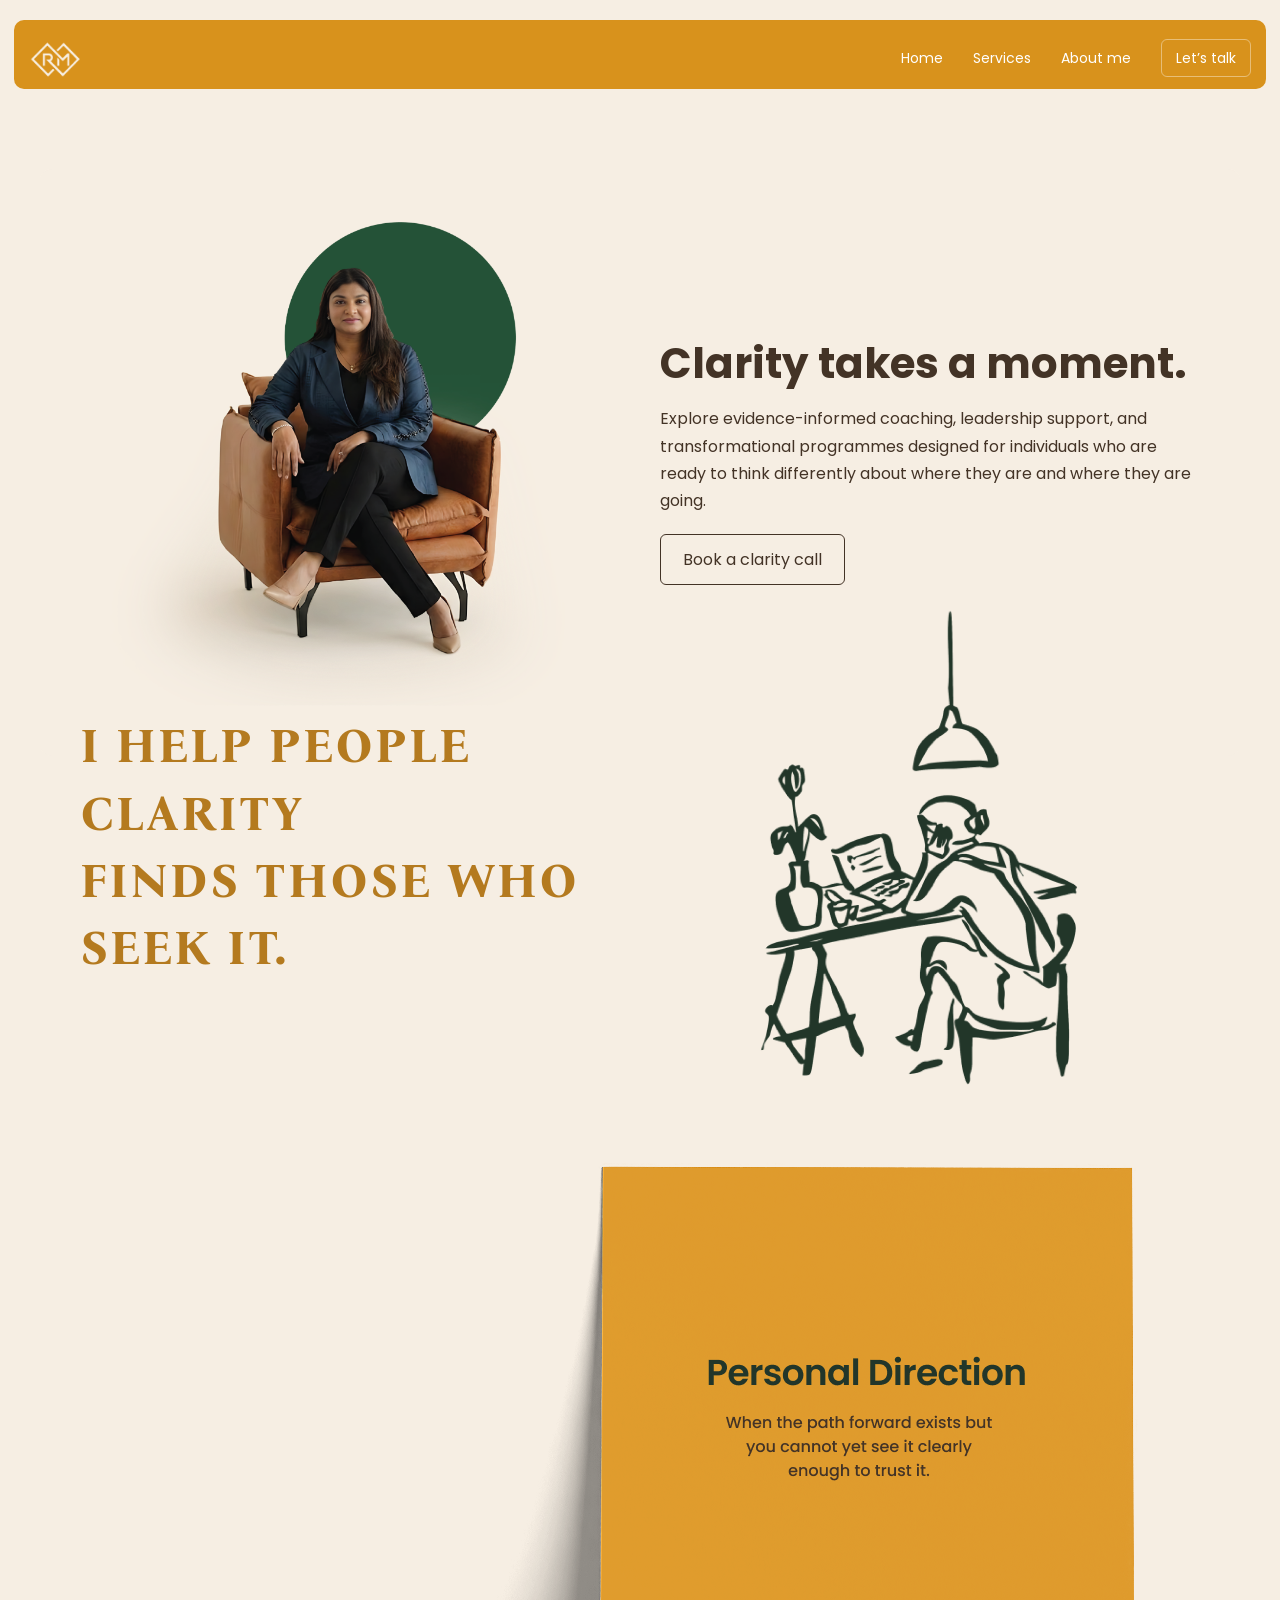
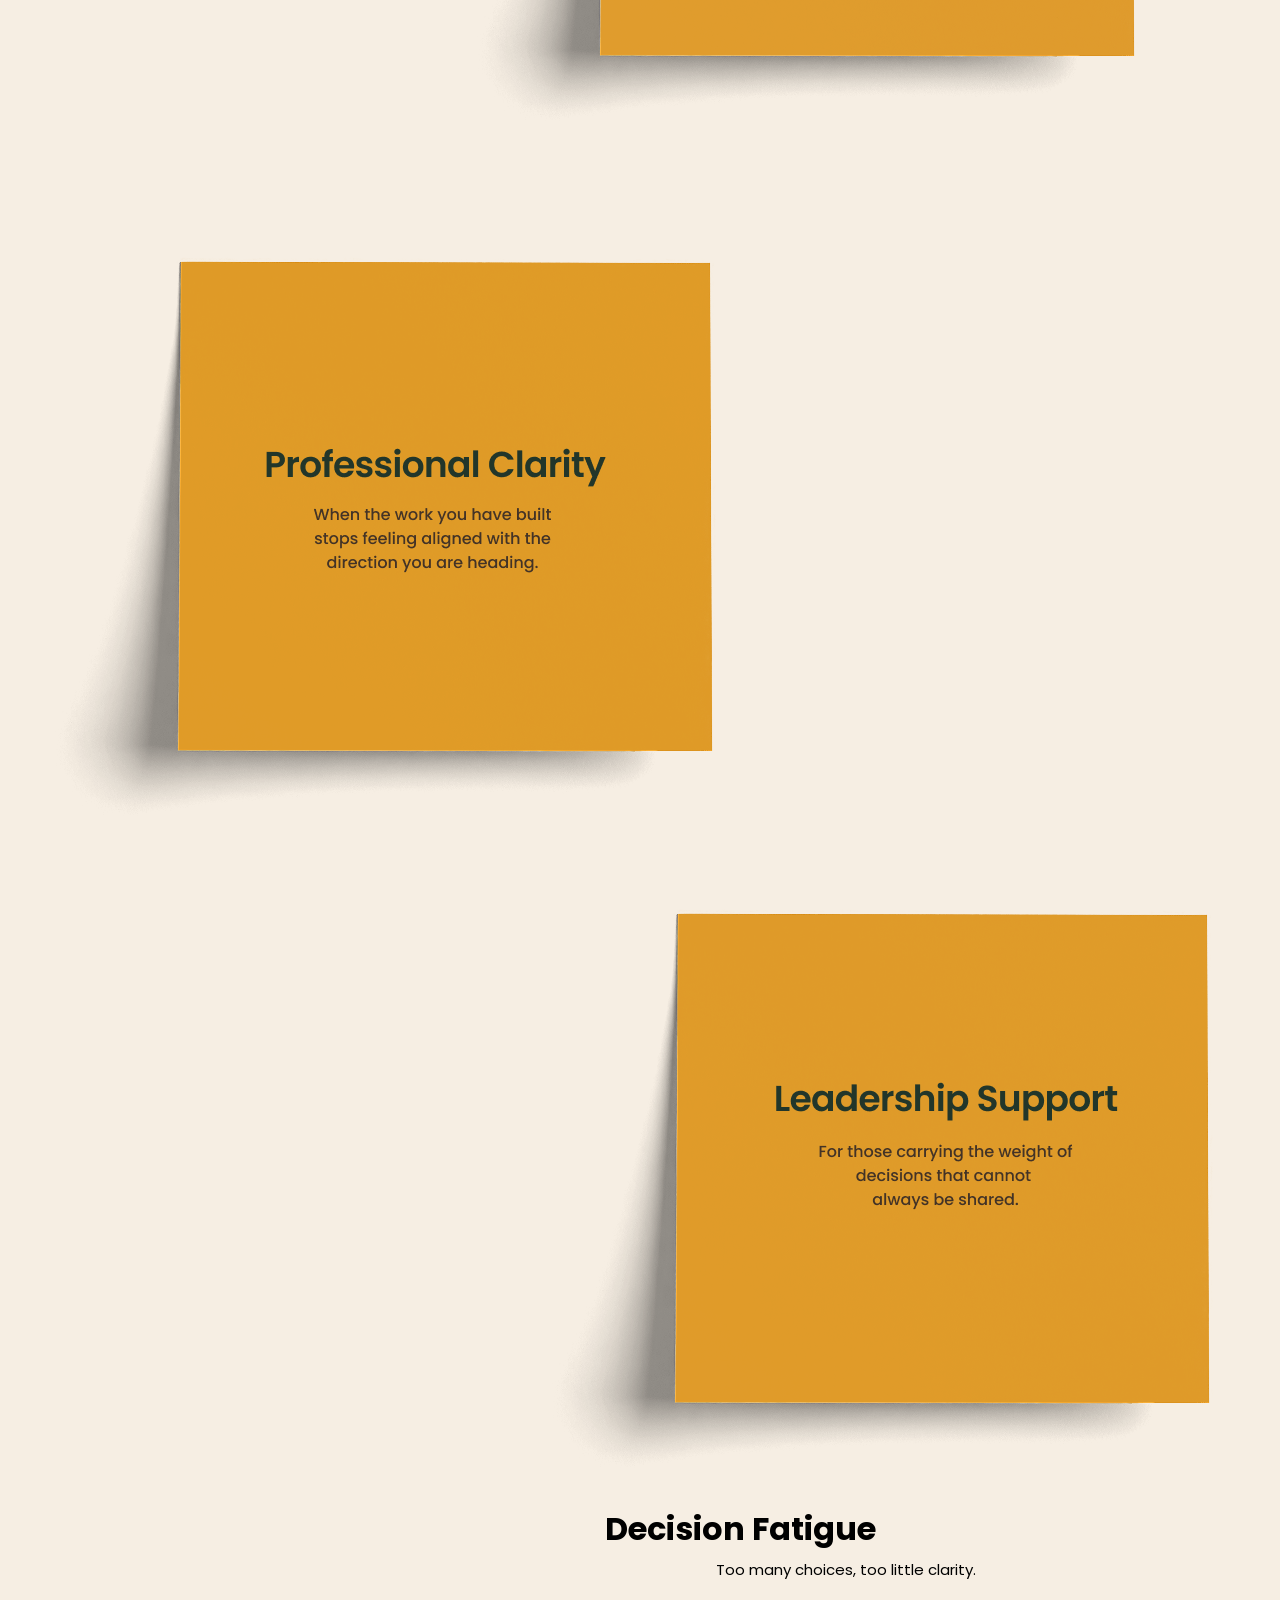
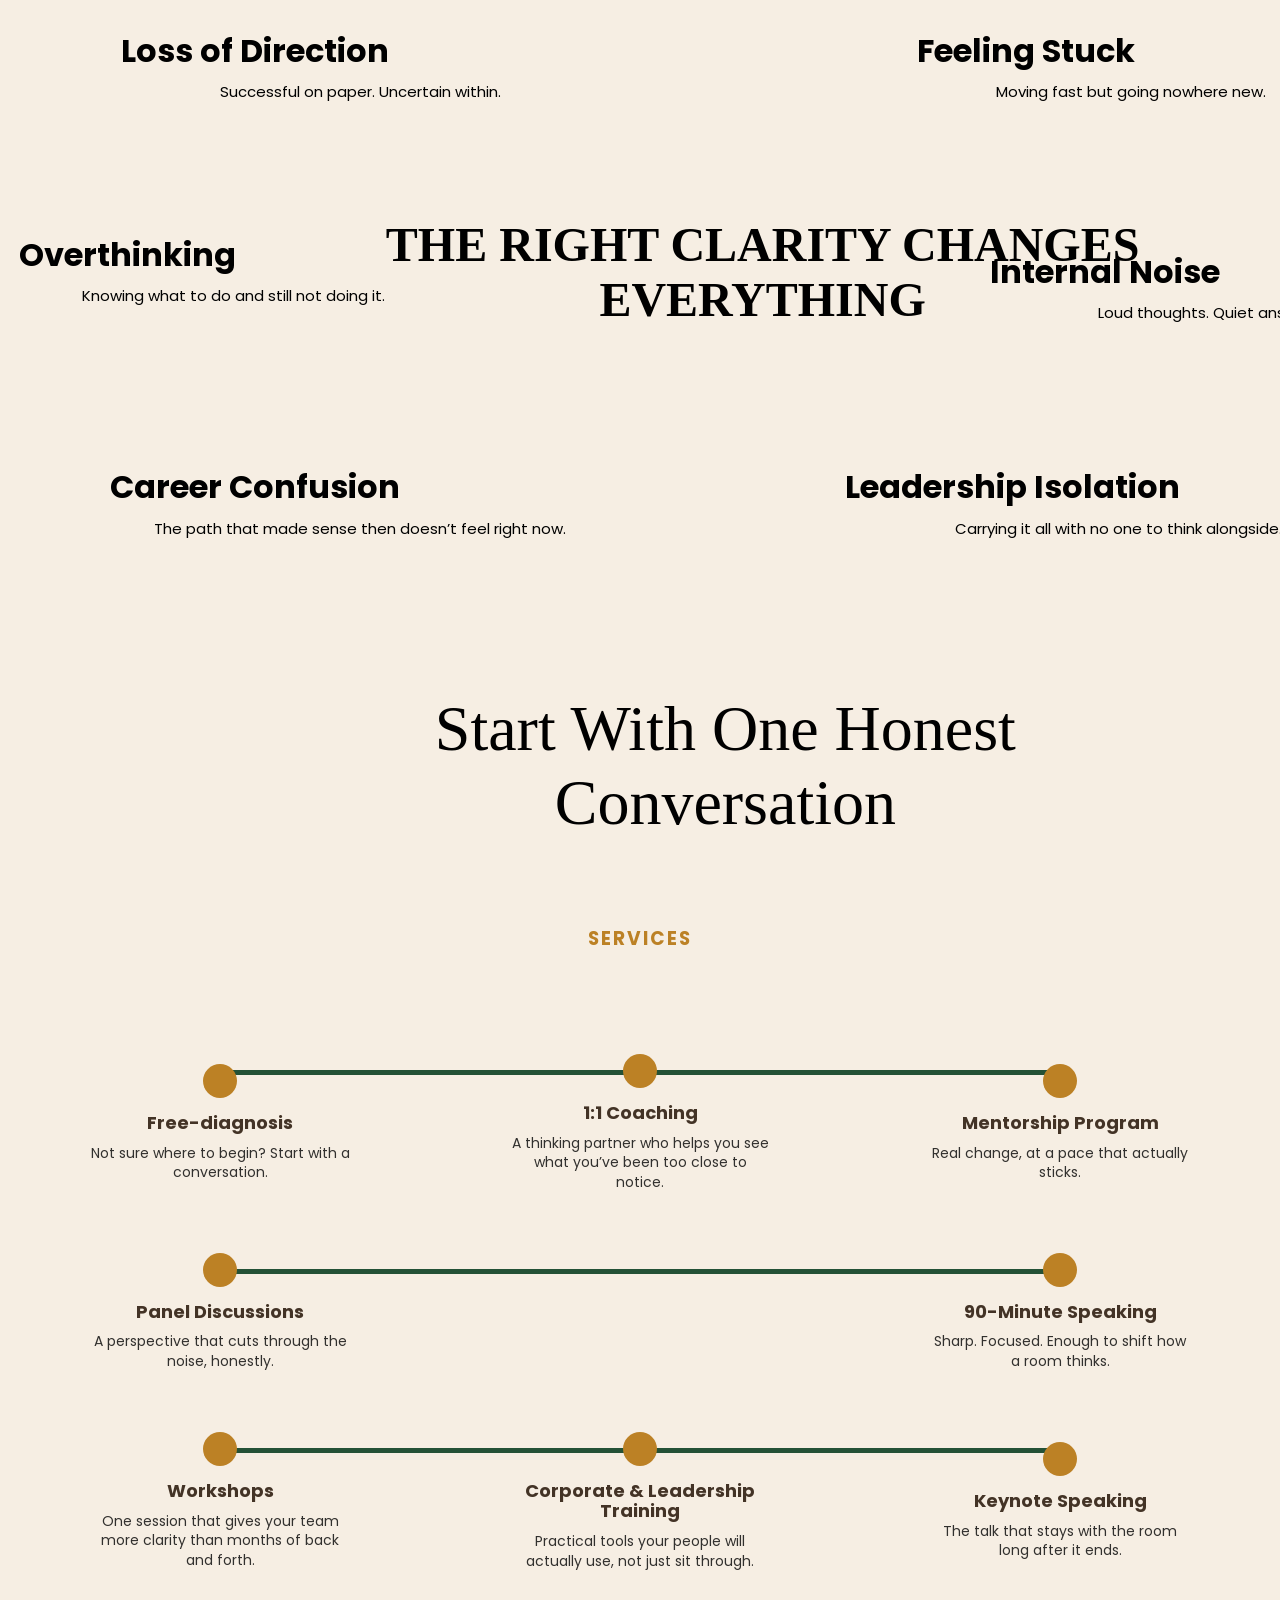
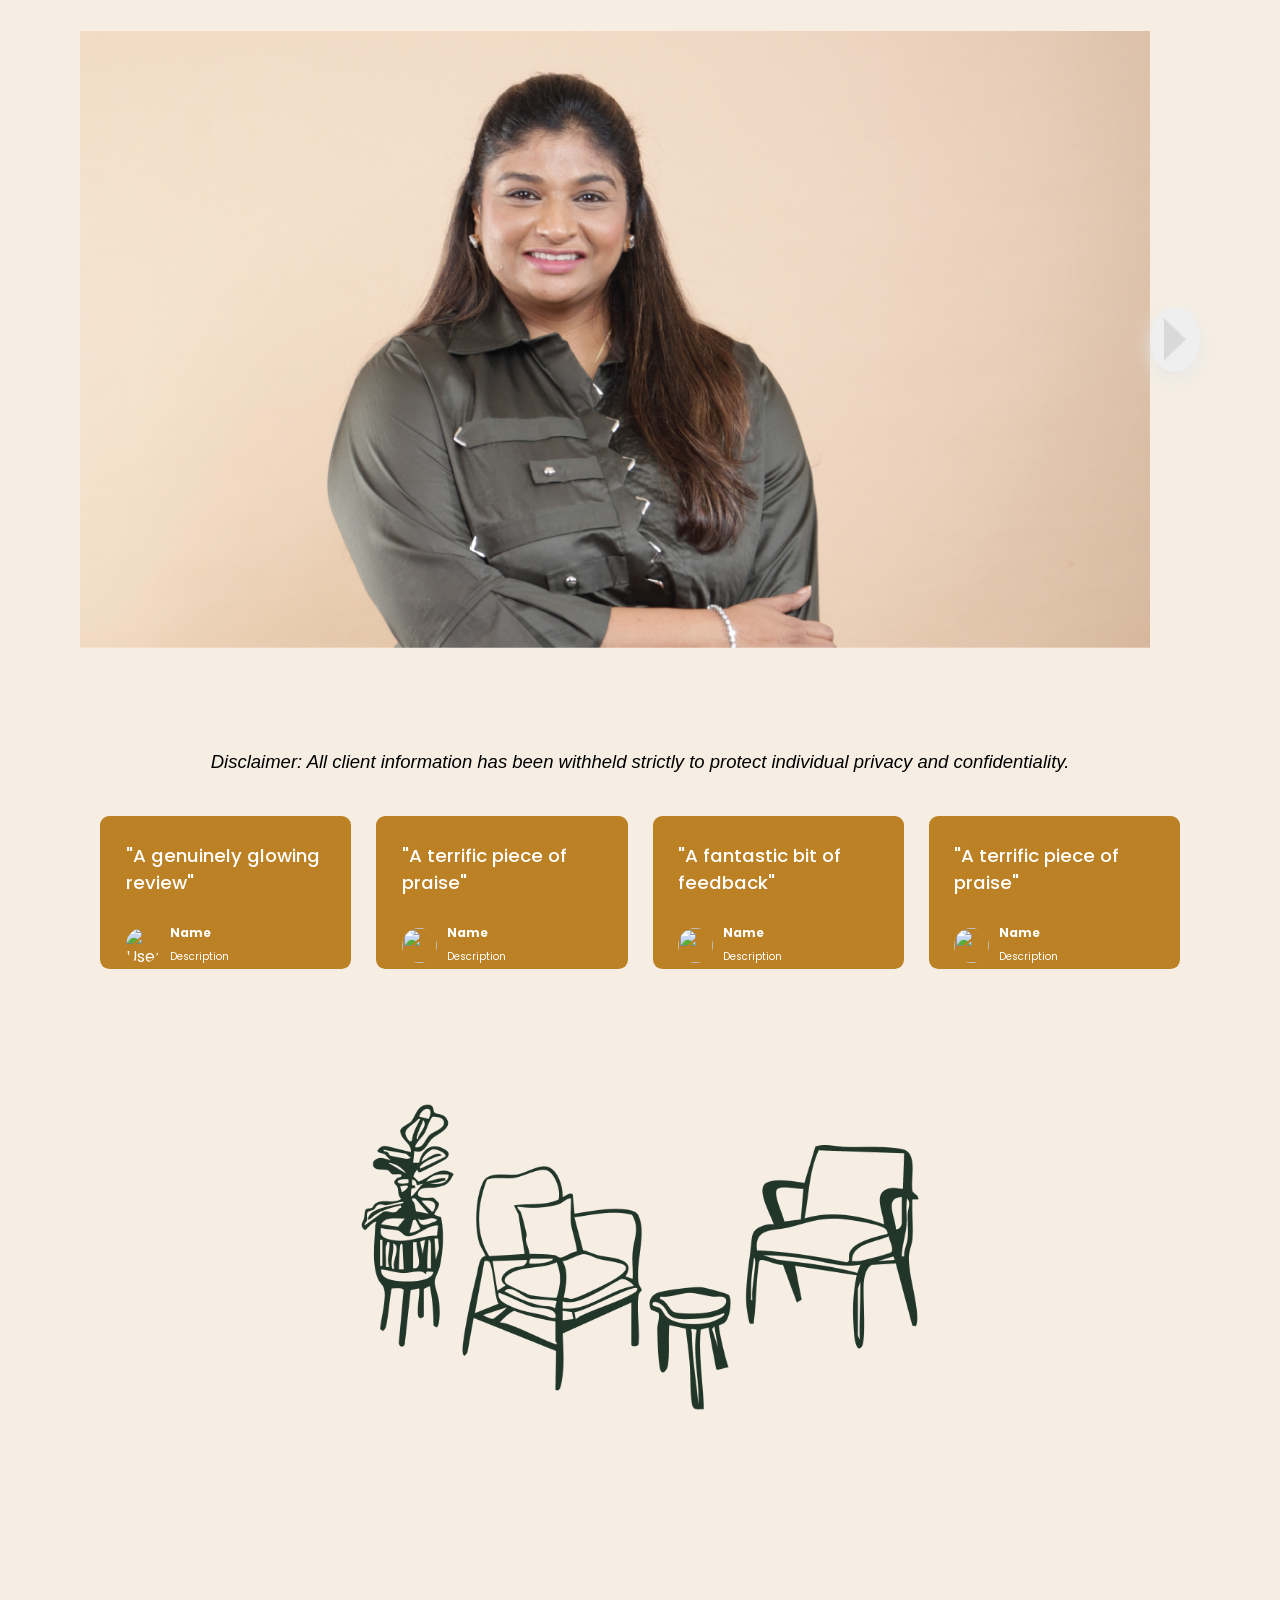
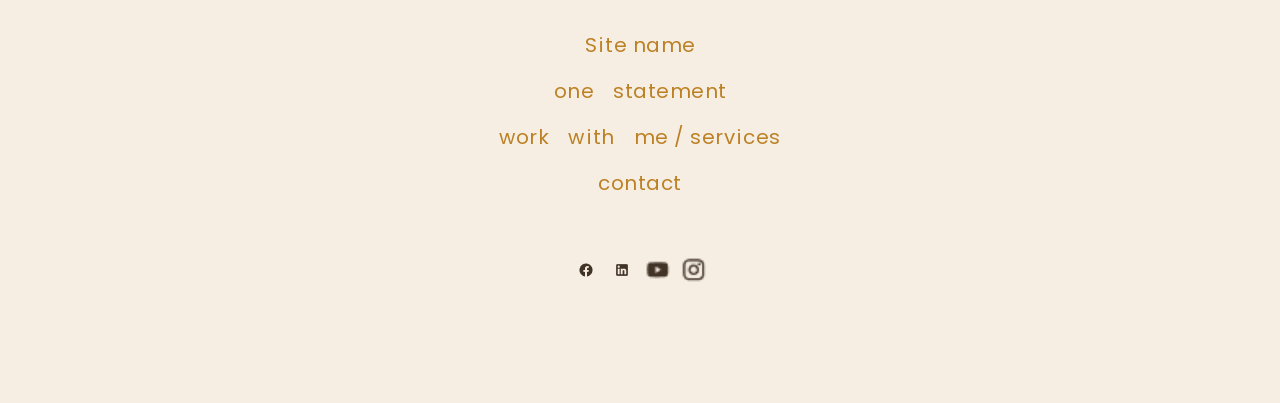
==== index.html @ 77ad9eaa "first commit" ====
<!doctype html>
<html lang="en">
  <head>
    <meta charset="UTF-8" />
    <meta name="viewport" content="width=device-width, initial-scale=1.0" />
    <title>Services</title>
    <link rel="icon" type="image/png" href="assets/images/logo-navbar.png" />
    <link rel="stylesheet" href="assets/css/style.css" />
    <style></style>
  </head>
  <body>
    <header class="rm-header">
      <nav class="rm-navbar">
        <input type="checkbox" id="rm-toggle" />
        <div class="rm-nav-top">
          <div class="rm-logo">
            <img src="assets/images/rachna-logo.png" alt="logo" />
          </div>
          <label for="rm-toggle" class="rm-hamburger">☰</label>
        </div>
        <ul class="rm-menu">
          <li><a href="index.html">Home</a></li>
          <li><a href="services.html">Services</a></li>
          <li><a href="about.html">About me</a></li>
          <li><a href="form.html" class="rm-btn">Let’s talk</a></li>
        </ul>
      </nav>
    </header>
<div class="clarity">
  <div class="clarity__image">
    <img src="assets/images/motiwali.png" alt="Clarity Image">
  </div>
  <div class="clarity__content">
    <h1>Clarity takes a moment.</h1>
    <p>
      Explore evidence-informed coaching, leadership support, and
      transformational programmes designed for individuals who are ready to
      think differently about where they are and where they are going.
    </p>
    <a href="form.html" class="btn">Book a clarity call</a>
  </div>
</div>
    <section class="hero-x9">
      <div class="hero-content-x9">
        <div class="hero-text-clarity-x9">
          I HELP PEOPLE CLARITY<br />
          FINDS THOSE WHO SEEK IT.
        </div>
        <div class="study-table-image-x9">
          <img src="assets/images/chair-table.png" alt="study-table" />
        </div>
      </div>
    <section class="zigzag-cards">
      <div class="zig-card card-1">
        <img src="assets/images/Group 55.png" alt="Personal Direction" />
      </div>
      <div class="zig-card card-2">
        <img src="assets/images/Group 56.png" alt="Professional Clarity" />
      </div>
      <div class="zig-card card-3">
        <img src="assets/images/Group 58.png" alt="Leadership Support" />
      </div>
    </section>
    <section class="clarity-section">
      <div class="container">
        <div class="item top-left">
          <h2>Loss of Direction</h2>
          <p>Successful on paper. Uncertain within.</p>
        </div>
        <div class="item top-center">
          <h2>Decision Fatigue</h2>
          <p>Too many choices, too little clarity.</p>
        </div>
        <div class="item top-right">
          <h2>Feeling Stuck</h2>
          <p>Moving fast but going nowhere new.</p>
        </div>
        <div class="item mid-left">
          <h2>Overthinking</h2>
          <p>Knowing what to do and still not doing it.</p>
        </div>
        <div class="item mid-right">
          <h2>Internal Noise</h2>
          <p>Loud thoughts. Quiet answers.</p>
        </div>
        <div class="item bottom-left">
          <h2>Career Confusion</h2>
          <p>The path that made sense then doesn’t feel right now.</p>
        </div>
        <div class="item bottom-right">
          <h2>Leadership Isolation</h2>
          <p>Carrying it all with no one to think alongside.</p>
        </div>
        <div class="center-text">
          <h1>
            THE RIGHT CLARITY CHANGES <br />
            EVERYTHING
          </h1>
        </div>
        <div class="footer-text">
          Start With One Honest <br />
          Conversation
        </div>
      </div>
    </section>
    <section class="services">
      <h1>SERVICES</h1>
    </section>
    <div class="line-row">
      <div class="service-item">
        <div class="dot"></div>
        <h3>Free-diagnosis</h3>
        <p>Not sure where to begin? Start with a conversation.</p>
      </div>
      <div class="service-item">
        <div class="dot"></div>
        <h3>1:1 Coaching</h3>
        <p>
          A thinking partner who helps you see what you’ve been too close to
          notice.
        </p>
      </div>
      <div class="service-item">
        <div class="dot"></div>
        <h3>Mentorship Program</h3>
        <p>Real change, at a pace that actually sticks.</p>
      </div>
    </div>
    <div class="line-row center-two">
      <div class="service-item">
        <div class="dot"></div>
        <h3>Panel Discussions</h3>
        <p>A perspective that cuts through the noise, honestly.</p>
      </div>
      <div class="service-item">
        <div class="dot"></div>
        <h3>90-Minute Speaking</h3>
        <p>Sharp. Focused. Enough to shift how a room thinks.</p>
      </div>
    </div>
    <div class="line-row">
      <div class="service-item">
        <div class="dot"></div>
        <h3>Workshops</h3>
        <p>
          One session that gives your team more clarity than months of back and
          forth.
        </p>
      </div>
      <div class="service-item">
        <div class="dot"></div>
        <h3>Corporate & Leadership Training</h3>
        <p>
          Practical tools your people will actually use, not just sit through.
        </p>
      </div>
      <div class="service-item">
        <div class="dot"></div>
        <h3>Keynote Speaking</h3>
        <p>The talk that stays with the room long after it ends.</p>
      </div>
    </div>
    <section class="gallery">
      <div class="gallery-grid">
        <img src="assets/images/shivani-badla.jpg" alt="Flower Image" />
      </div>
      <button class="gallery-btn">
        <img src="assets/images/Polygon 2.png" alt="Arrow" />
      </button>
    </section>
    <section class="testimonial-section">
      <p class="disclaimer">
        Disclaimer: All client information has been withheld strictly to protect
        individual privacy and confidentiality.
      </p>
      <div class="cards">
        <div class="card">
          <p>"A genuinely glowing review"</p>
          <div class="user">
            <img src="assets/images/komal.jpg" alt="User Image" />
            <div>
              <h4>Name</h4>
              <span>Description</span>
            </div>
          </div>
        </div>
        <div class="card">
          <p>"A terrific piece of praise"</p>
          <div class="user">
            <img src="https://i.pravatar.cc/41" />
            <div>
              <h4>Name</h4>
              <span>Description</span>
            </div>
          </div>
        </div>
        <div class="card">
          <p>"A fantastic bit of feedback"</p>
          <div class="user">
            <img src="https://i.pravatar.cc/42" />
            <div>
              <h4>Name</h4>
              <span>Description</span>
            </div>
          </div>
        </div>
        <div class="card">
          <p>"A terrific piece of praise"</p>
          <div class="user">
            <img src="https://i.pravatar.cc/43" />
            <div>
              <h4>Name</h4>
              <span>Description</span>
            </div>
          </div>
        </div>
      </div>
      <div class="illustration">
        <img src="assets/images/seating-chear.png" alt="illustration" />
      </div>
      <div class="footer">
        <div class="moro-naka">
          <img src="assets/images/rm-logo.png" alt="moro-naka">
        </div>
        <div class="footer-p">
          <p>
            <span>S</span><span>i</span><span>t</span><span>e</span>
            <span>n</span><span>a</span><span>m</span><span>e</span>
          </p>
          <p>
            <span>o</span><span>n</span><span>e</span>
            <span> </span>
            <span>s</span><span>t</span><span>a</span><span>t</span
            ><span>e</span><span>m</span><span>e</span><span>n</span
            ><span>t</span>
          </p>
          <p>
            <span>w</span><span>o</span><span>r</span><span>k</span>
            <span> </span>
            <span>w</span><span>i</span><span>t</span><span>h</span>
            <span></span>
            <span>m</span><span>e</span>
            <span> / </span>
            <span>s</span><span>e</span><span>r</span><span>v</span
            ><span>i</span><span>c</span><span>e</span><span>s</span>
          </p>
          <p>
            <span>c</span><span>o</span><span>n</span><span>t</span
            ><span>a</span><span>c</span><span>t</span>
          </p>
        </div>
        <div class="social">
          <a href="https://www.facebook.com/rachnamohtamimani/" target="_blank">
            <img src="assets/images/fb-icon.png" alt="Facebook" />
          </a>
          <a href="https://www.linkedin.com/in/rachnamimani/" target="_blank">
            <img src="assets/images/ln-icon.png" alt="LinkedIn" />
          </a>
          <a href="https://www.youtube.com/" target="_blank">
            <img src="assets/images/youtube-icon.png" alt="YouTube" />
          </a>
          <a
            href="https://www.instagram.com/rachnaselfmasterycoach?igsh=azJvY29iYnFjdnJ5"
            target="_blank"
          >
            <img src="assets/images/instagram-icon.png" alt="Instagram" />
          </a>
        </div>
      </div>
    </section>
    <script></script>
  </body>
</html>
---- assets/css/style.css ----
/* about */
@import url("https://fonts.googleapis.com/css2?family=Bona+Nova:ital,wght@0,400;0,700;1,400;1,700&family=Poppins:wght@400;500;600;700&display=swap");
* {
  margin: 0;
  padding: 0;
  box-sizing: border-box;
}
body {
  font-family: "Poppins", "Bona Nova";
  background-color: #d9d9d9;
  overflow-x: hidden;
}
img {
  width: 100%;
  display: block;
}
section {
  width: 100%;
}
h1,
h2,
h3 {
  font-weight: 700;
  line-height: 1.15;
}
p {
  line-height: 1.7;
}
.hero {
  width: 90%;
  max-width: 1200px;
  margin: 60px auto;
  position: relative;
}
.hero img {
  width: 100%;
  display: block;
}
.about-hero-text {
  /* position: absolute; */
  top: 62%;
  /* left: 77%; */
  transform: translate(0, -50%);
  text-align: left;
  padding-left: 10px;
  width: 657px;
  max-width: 951px;
}
.about-hero-text h1 {
  font-size: 42px;
  color: #245136;
  line-height: -2;
  margin-bottom: 18px;
}
.about-hero-text p {
  font-size: 18px;
  color: #000;
  line-height: 1.6;
}
.rm-about-section {
  width: 100%;

  padding: 38px 0 55px;
}

.rm-about-grid {
  width: 82%;
  max-width: 1120px;
  margin: 0 auto;
  display: grid;
  grid-template-columns: 1.08fr 0.92fr;
  grid-template-rows: auto auto;
  column-gap: 22px;
  row-gap: 18px;
  align-items: start;
}

/* top left text */
.rm-about-text-top {
  align-self: end;
  text-align: right;
  padding-right: 18px;
  padding-bottom: 301px;
}

.rm-about-text-top h2 {
  font-size: 58px;
  line-height: 1.03;
  letter-spacing: -1.2px;
  color: #3e3028;
  margin: 0 0 12px;
  font-weight: 700;
}

.rm-about-text-top p {
  font-size: 14px;
  line-height: 1.35;
  color: #66584d;
  margin: 0;
}

/* top right image */
.rm-about-image-top img {
  width: 100%;
  height: 614px;
  object-fit: cover;
  border-radius: 14px;
  display: block;
  border: 1px solid rgba(42, 83, 52, 0.55);
}

/* bottom left image */
.rm-about-image-bottom {
  position: relative;
}

.rm-about-main-image {
  width: 100%;
  height: 470px;
  object-fit: cover;
  display: block;
  border-radius: 14px;
  border: 1px solid rgba(42, 83, 52, 0.35);
}

/* plant image */
.rm-about-plant-image {
  width: 121px;
  position: absolute;
  left: -74px;
  bottom: -114px;
}

/* bottom right text */
.rm-about-text-bottom {
  align-self: start;
  padding-top: 65px;
}

.rm-about-small-text {
  font-size: 14px;
  line-height: 1.45;
  color: #66584d;
  margin: 0 0 12px;
  max-width: 420px;
}

.rm-about-text-bottom h3 {
  font-size: 56px;
  line-height: 1.04;
  letter-spacing: -1px;
  color: #3e3028;
  margin: 0;
  font-weight: 700;
  max-width: 440px;
}

/* responsive */
@media (max-width: 992px) {
  .rm-about-grid {
    width: 90%;
    grid-template-columns: 1fr;
    row-gap: 28px;
  }

  .rm-about-text-top,
  .rm-about-text-bottom {
    text-align: center;
    padding: 0;
  }

  .rm-about-text-top h2,
  .rm-about-text-bottom h3 {
    font-size: 36px;
  }

  .rm-about-image-top img,
  .rm-about-main-image {
    height: auto;
  }

  .rm-about-small-text {
    max-width: 100%;
  }

  .rm-about-plant-image {
    display: none;
  }
}

.service-row {
  width: 100%;
  display: flex;
  justify-content: center;
  align-items: flex-end;
  gap: 60px;
  padding: 80px 5%;
}

.reverse {
  flex-direction: row;
}

.service-image {
  width: 600px;
  max-width: 100%;
}

.service-image img {
  height: auto;
  border-radius: 8px;
}

.service-text {
  max-width: 380px;
}

.service-text h2 {
  font-size: 34px;
  margin-bottom: 15px;
}

.service-text p {
  font-size: 18px;
}

.align-right {
  text-align: right;
}

.cta-box {
  width: 100%;
  min-height: 700px;
  background: #db9221;
  display: flex;
  justify-content: center;
  align-items: center;
  padding: 20px;
}

.cta-content {
  text-align: center;
}

.cta-content p {
  font-family: "Bona Nova", serif;
  color: #fff;
  font-size: 26px;
  margin-bottom: 25px;
}

.cta-content button {
  border: none;
  background: #fff;
  color: #bc8125;
  padding: 14px 28px;
  font-size: 16px;
  cursor: pointer;
  border-radius: 6px;
  font-weight: 600;
}

.moro-naka {
  width: 42px;
  height: 41px;
  margin: 0 auto;
}

.moro-naka img {
  width: 100%;
  height: 100%;
  display: block;
  object-fit: contain;
  /* background-color: #000; */
}
.footer-area {
  width: 100%;
  min-height: 100vh;
  padding: 60px 20px;
  display: flex;
  flex-direction: column;
  align-items: center;
  justify-content: center;
}

.footer-illustration {
  width: 740px;
  max-width: 100%;
  margin-bottom: 40px;
}

.footer-content {
  text-align: center;
}

.footer-content h2 {
  font-size: 34px;
  margin-bottom: 10px;
}

.footer-content p {
  color: #d9d9d9;
  margin-bottom: 20px;
}

.footer-links {
  display: flex;
  justify-content: center;
  gap: 18px;
  flex-wrap: wrap;
  margin-bottom: 18px;
}
.footer-links a {
  color: #222;
  text-decoration: none;
}

.social-icons {
  display: flex;
  justify-content: center;
  gap: 16px;
  margin-top: 10px;
}
.social-icons img {
  width: 24px;
  height: 24px;
}
@media (max-width: 992px) {
  .hero-text h1 {
    font-size: 34px;
  }

  .about-grid {
    grid-template-columns: 1fr;
    gap: 50px;
  }

  .about-text-bottom {
    text-align: left;
  }

  .service-row {
    flex-direction: column;
    align-items: center;
    text-align: center;
  }

  .align-right {
    text-align: center;
  }

  .plant-img {
    left: 0;
    bottom: -20px;
  }

  .cta-box {
    min-height: 500px;
  }
}
@media (max-width: 576px) {
  .hero {
    width: 95%;
    margin: 30px auto;
  }

  .hero-text {
    position: static;
    transform: none;
    max-width: 100%;
    padding: 20px 0 0;
  }

  .hero-text h1 {
    font-size: 28px;
  }

  .hero-text p {
    font-size: 16px;
  }

  .about-text-top h2,
  .about-text-bottom h3 {
    font-size: 34px;
  }

  .service-text h2 {
    font-size: 28px;
  }

  .service-text p,
  .about-text-top p,
  .about-text-bottom .small {
    font-size: 16px;
  }

  .cta-box {
    min-height: 380px;
  }

  .cta-content p {
    font-size: 20px;
  }

  .footer-content h2 {
    font-size: 26px;
  }

  .social-icons img {
    width: 20px;
    height: 20px;
  }
}

@import url("https://fonts.googleapis.com/css2?family=Bona+Nova:ital,wght@0,400;0,700;1,400;1,700&family=Bona+Nova+SC:wght@400;700&family=Poppins:wght@400;500&display=swap");
* {
  margin: 0;
  padding: 0;
  box-sizing: border-box;
}
body {
  background: #d9d9d9;
  font-family: "Poppins";
}
.navbar {
  width: 90%;
  max-width: 2275px;
  margin: 25px auto;
  background: #db9222;
  border-radius: 8px;
  display: flex;
  align-items: center;
  justify-content: space-between;
  padding: 15px 25px;
}
.logo img {
  width: 60px;
}
.nav-right {
  display: flex;
  align-items: center;
  gap: 25px;
}
.menu {
  display: flex;
  list-style: none;
  gap: 30px;
}
.menu a {
  text-decoration: none;
  color: #f6eee3;
  font-weight: 500;
}
.contact img {
  width: 24px;
  cursor: pointer;
}
.menu-toggle {
  display: none;
  font-size: 26px;
  color: #fff;
  cursor: pointer;
}
.heading {
  font-family: "Bona Nova";
  font-size: 50px;
  color: #433326;
  margin: 40px 18%;
}

.btn-link {
  text-decoration: none;
  display: inline-block;
}

.btn-link button {
  background: #bc8125;
  color: #fff;
  border: none;
  padding: 14px 28px;
  font-size: 16px;
  font-family: "Poppins", sans-serif;
  border-radius: 30px;
  cursor: pointer;
  transition: 0.3s ease;
  white-space: nowrap;
}

.btn-link button:hover {
  background: #bc8125;
  transform: translateY(-2px);
}
@media (max-width: 992px) {
  .btn-link button {
    padding: 12px 24px;
    font-size: 15px;
  }
}
@media (max-width: 768px) {
  .btn-link {
    width: 100%;
    text-align: center;
  }

  .btn-link button {
    width: 100%;
    max-width: 300px;
    padding: 12px 20px;
    font-size: 14px;
  }
}
@media (max-width: 480px) {
  .btn-link button {
    max-width: 100%;
    font-size: 13px;
    padding: 10px 18px;
  }
}

/* Layout */
.clarity {
  display: flex;
  align-items: center;
  justify-content: space-between;
  gap: 40px;
  max-width: 1200px;
  margin: 60px auto;
  padding: 40px;
  background: #f6eee3;
  border-radius: 12px;
}

/* Image */
.clarity__image {
  flex: 1;
  text-align: center;
}

.clarity__image img {
  max-width: 891px;
  width: 100%;
  height: auto;
  display: block;
  margin: 0 auto;
}

/* Content */
.clarity__content {
  flex: 1;
  color: #433326;
}

.clarity__content h1 {
  font-size: 42px;
  line-height: 1.2;
  margin-bottom: 16px;
}

.clarity__content p {
  font-size: 16px;
  line-height: 1.7;
}

/* Button */
.btn {
  display: inline-block;
  margin-top: 20px;
  padding: 12px 22px;
  border: 1px solid #433326;
  border-radius: 6px;
  text-decoration: none;
  color: #433326;
  transition: 0.3s;
}

.btn:hover {
  background: #433326;
  color: #fff;
}

/* Tablet + Mobile */
@media (max-width: 992px) {
  .clarity {
    flex-direction: column;
    text-align: center;
    gap: 24px;
  }

  .clarity__image {
    order: 1;
  }

  .clarity__content {
    order: 2;
  }

  .clarity__content h1 {
    font-size: 32px;
  }
}

/* Mobile */
@media (max-width: 576px) {
  .clarity {
    padding: 20px;
    margin: 20px;
  }

  .clarity__image img {
    max-width: 260px;
  }

  .clarity__content h1 {
    font-size: 24px;
  }

  .btn {
    width: 100%;
  }
}

/* ===== Hero Wrapper ===== */
.rm-hero-wrapper {
  width: 100%;
  background: #f6eee3;
  padding: 0 20px;
  overflow: hidden;
}

/* ===== Hero Container ===== */
.rm-hero-container {
  max-width: 1200px;
  min-height: 735px;
  margin: 0 auto;
  display: flex;
  align-items: center;
  justify-content: center;
  gap: 0;
}

/* ===== Image ===== */
.rm-hero-image {
  flex: 0 0 386px;
  display: flex;
  align-items: flex-end;
  justify-content: center;
}

.rm-hero-image img {
  width: 386px;
  height: 735px;
  display: block;
  object-fit: contain;
}

/* ===== Content ===== */
.rm-hero-content {
  flex: -2 0 430px;
  margin-left: 10px;
}

.rm-hero-content h1 {
  margin: 0 0 8px;
  font-family: "Bona Nova SC", serif;
  font-size: 48px;
  line-height: 1.06;
  font-weight: 700;
  color: #2f5b39;
}

.rm-hero-content p {
  margin: 0;
  font-size: 16px;
  line-height: 1.5;
  color: #333333;
}

/* ===== Small Laptop ===== */
@media (max-width: 1024px) {
  .rm-hero-container {
    min-height: auto;
    padding: 50px 0;
  }

  .rm-hero-image {
    flex-basis: 340px;
  }

  .rm-hero-image img {
    width: 340px;
    height: auto;
  }

  .rm-hero-content {
    flex-basis: 380px;
  }

  .rm-hero-content h1 {
    font-size: 38px;
  }
}

/* ===== Tablet ===== */
@media (max-width: 768px) {
  .rm-hero-container {
    flex-direction: column;
    text-align: center;
    padding: 40px 0;
  }

  .rm-hero-image,
  .rm-hero-content {
    flex: none;
  }

  .rm-hero-content {
    margin-left: 0;
    max-width: 520px;
  }

  .rm-hero-image img {
    width: 300px;
    height: auto;
  }

  .rm-hero-content h1 {
    font-size: 32px;
  }
}

/* ===== Mobile ===== */
@media (max-width: 576px) {
  .rm-hero-wrapper {
    padding: 0 16px;
  }

  .rm-hero-container {
    padding: 28px 0;
  }

  .rm-hero-image img {
    width: 220px;
  }

  .rm-hero-content h1 {
    font-size: 26px;
    line-height: 1.15;
  }

  .rm-hero-content p {
    font-size: 14px;
  }
}

.study-table-image {
  flex: 1;
  display: flex;
  justify-content: flex-end;
}
.study-table-image img {
  width: 100%;
  max-width: 1002px;
  aspect-ratio: 1002 / 564;
  height: auto;
}
@media (max-width: 768px) {
  .menu {
    display: none;
    flex-direction: column;
    position: absolute;
    top: 70px;
    right: 20px;
    background: #db9222;
    padding: 15px;
    border-radius: 8px;
  }
  .menu-toggle {
    display: block;
  }
  .contact {
    display: none;
  }
  .hero {
    flex-direction: column;
    text-align: center;
  }
  .study-table-image {
    justify-content: center;
  }
  .home-hero-text {
    font-size: 40px;
  }
}

.zigzag-cards {
  max-width: 1400px;
  margin: 0 auto;
  padding: 60px 20px;
  background: #f6eee3;
  margin-top: -34px;
}

.zig-card {
  width: 320px;
}
/* 
.zig-card img {
  width: 100%;
  height: auto;
  display: block;
} */


.zig-card img {
    width: 791px;
    height: 592px;
    display: block;
}

/* Desktop zigzag */
.card-1 {
  margin-left: 32%;
}

.card-2 {
  margin-top: 103px;
  margin-left: -7%;
}

.card-3 {
  margin-top: 60px;
  margin-left: 39%;
}

/* Laptop */
@media (max-width: 1024px) {
  .zig-card {
    width: 260px;
  }

  .card-1 {
    margin-left: 48%;
  }

  .card-2 {
    margin-left: 8%;
  }

  .card-3 {
    margin-left: 42%;
  }
}

/* Tablet + Mobile */
@media (max-width: 768px) {
  .zigzag-cards {
    display: flex;
    flex-direction: column;
    align-items: center;
    gap: 20px;
    padding: 30px 16px;
  }

  .zig-card {
    width: 100%;
    max-width: 280px;
    margin: 0 !important;
  }
}

/* Mobile */
@media (max-width: 480px) {
  .zigzag-cards {
    gap: 16px;
    padding: 24px 12px;
  }

  .zig-card {
    max-width: 220px;
  }
}

.clarity-section {
  width: 100%;
  min-height: 100vh;
  display: flex;
  justify-content: center;
  align-items: center;
  padding: 40px 20px;
}

.container {
  width: 100%;
  max-width: 1400px;
  min-height: 900px;
  position: relative;
}

.item,
.center-text,
.footer-text {
  opacity: 0;
  position: absolute;
  animation: popupText 1s cubic-bezier(0.17, 0.89, 0.32, 1.28) forwards;
}

.item {
  width: 309px;
  text-align: center;
}

.item h2 {
  font-size: 32px;
  margin-bottom: 10px;
  font-family: "poppins";
}

.item p {
  font-size: 15px;
  line-height: 1.7;
  margin-right: -211px;
}

.top-left {
  top: 50px;
  left: 0;
  animation-delay: 0.2s;
}

.top-center {
  top: -8%;
  left: 45%;
  transform: translateX(-50%);
  animation-delay: 0.6s;
}

.top-right {
  top: 50px;
  right: 0;
  animation-delay: 1s;
}

.mid-left {
  top: 254px;
  left: -127px;
  animation-delay: 1.4s;
}

.mid-right {
  top: 271px;
  right: -79px;
  animation-delay: 1.8s;
}

.bottom-left {
  bottom: 341px;
  left: 0;
  animation-delay: 2.2s;
}

.bottom-right {
  bottom: 341px;
  right: 0;
  animation-delay: 2.6s;
  width: max-content;
}

.center-text {
  top: 26%;
  left: 22%;
  width: 100%;
  max-width: 850px;
  text-align: center;
  transform: translate(-50%, -50%);
  animation-delay: 3.1s;
}

.center-text h1 {
  font-size: 48px;
  line-height: 1.15;
  font-family: "Bona Nova Sc";
  margin: 0;
}

.footer-text {
  bottom: 43px;
  left: 31%;
  text-align: center;
  font-size: 64px;
  font-family: "Bona Nova Sc";
  animation: none !important;
  opacity: 1 !important;
}

@keyframes popupText {
  0% {
    opacity: 0;
    transform: translateY(80px) scale(0.4);
    filter: blur(8px);
  }

  60% {
    opacity: 1;
    transform: translateY(-12px) scale(1.08);
    filter: blur(0);
  }

  100% {
    opacity: 1;
    transform: translateY(0) scale(1);
    filter: blur(0);
  }
}

@media (max-width: 991px) {
  .container {
    display: flex;
    flex-direction: column;
    gap: 25px;
    min-height: auto;
    position: static;
  }

  .item,
  .center-text,
  .footer-text {
    position: static;
    transform: none !important;
    width: 100%;
    text-align: center;
    opacity: 1;
    animation: none;
  }

  .center-text h1 {
    font-size: 42px;
  }

  .footer-text {
    font-size: 24px;
  }
}

@media (max-width: 600px) {
  .center-text h1 {
    font-size: 30px;
    line-height: 1.3;
  }

  .item h2 {
    font-size: 24px;
  }

  .item p {
    font-size: 14px;
  }

  .footer-text {
    font-size: 20px;
  }
}

.services {
  text-align: center;
  padding: 5px 9px;
}
.services h1 {
  color: #bc8125;
  letter-spacing: 2px;
  margin-bottom: 40px;
}
.line-row {
  display: flex;
  justify-content: space-between;
  align-items: center;
  position: relative;
  margin: 60px auto;
  max-width: 1100px;
}
.line-row::before {
  content: "";
  position: absolute;
  top: 16px;
  left: 12%;
  right: 12%;
  width: 75%;
  height: 5px;
  background: #245136;
  z-index: 0;
}

.center-two {
  /* justify-content: center; */
  gap: 140px;
}
.service-item {
  width: 260px;
  text-align: center;
  position: relative;
  z-index: 2;
}
.dot {
  width: 34px;
  height: 34px;
  background: #bc8125;
  border-radius: 50%;
  margin: 0 auto 15px;
  top: -2px;
}

.service-item h3 {
  margin-bottom: 10px;
  font-size: 18px;
  color: #433326;
}
.service-item p {
  font-size: 14px;
  opacity: 0.8;
  line-height: 1.4;
}
@media (max-width: 768px) {
  .line-row {
    flex-direction: column;
    align-items: center;
  }
  .line-row::before {
    display: none;
  }
  .center-two {
    gap: 0;
  }
  .service-item {
    margin-bottom: 30px;
  }
}
.gallery {
  width: 100%;
  display: flex;
  justify-content: center;
  align-items: center;
  margin: 40px 0;
}

.gallery-grid {
  width: 1402px;
  height: 617px;
  display: flex;
  justify-content: center;
  align-items: center;
  overflow: hidden;
}

.gallery-grid img {
  width: 100%;
  height: 100%;
  object-fit: cover;
  object-position: center; /* optional: top / center / bottom */
  display: block;
}

.testimonial-section {
  background: #f6eee3;
  padding: 60px 20px;
  text-align: center;
  font-family: "Poppins", sans-serif;
}

.disclaimer {
  font-family: "Inter", sans-serif;
  font-weight: 500;
  font-style: italic;
  font-size: 18.51px;
  line-height: 150%;
  letter-spacing: 0%;
  text-align: center;
  color: #000;
  margin-bottom: 40px;
}

.cards {
  display: flex;
  justify-content: center;
  gap: 25px;
  /* flex-wrap: wrap; */
  margin-bottom: 60px;
}

.card {
  background: #bc8125;
  color: #fff;

  width: 312.56px;
  height: 152.68px;

  padding: 24.68px;
  border-radius: 9.25px;
  border: 0.77px solid transparent;

  display: flex;
  flex-direction: column;
  justify-content: space-between;
  gap: 12px;

  text-align: left;
}
.card p {
  font-family: "Poppins";
  font-weight: 500;
  font-style: normal;
  font-size: 18.51px;
  line-height: 150%;
  letter-spacing: 0%;
  margin-bottom: 15px;
  color: #fff;
}
.user {
  display: flex;
  align-items: center;
  gap: 10px;
}
.user img {
  width: 34.7px;
  height: 34.7px;
  border-radius: 50%;
}
.user h4 {
  font-size: 12px;
  margin: 0;
}
.user span {
  font-size: 10px;
}

.illustration {
  display: flex;
  justify-content: center;
  align-items: center;
  margin: 80px 0;
}

.illustration img {
  width: 740px;
  object-fit: contain;
}

.footer {
  font-size: 12px;
}

.footer-p {
  width: 100%;
  text-align: center;
  padding: 30px;
  font-family: "Poppins";
}

.footer-p p {
  font-size: 20px;
  margin: 12px 0;
  line-height: 1.7;
  color: #bc8125;
  letter-spacing: 0.5px;
}

.footer-p p span {
  display: inline-block;
  min-width: 8px;
  opacity: 0;
  transform: translateY(18px);
  animation: fadeLetter 0.6s ease forwards;
}

.footer-p p .highlight {
  position: relative;
  color: #fff;
  font-weight: 600;
  padding: 0 4px;
  z-index: 1;
}

.footer-p p .highlight::before {
  content: "";
  position: absolute;
  left: 0;
  top: 50%;
  transform: translateY(-50%);
  width: 0%;
  height: 100%;
  background: #f6eee3;
  border-radius: 4px;
  z-index: -1;
  animation: highlightReveal 1.2s ease forwards;
}

.footer-p p span:nth-child(1) {
  animation-delay: 0.05s;
}
.footer-p p span:nth-child(2) {
  animation-delay: 0.1s;
}
.footer-p p span:nth-child(3) {
  animation-delay: 0.15s;
}
.footer-p p span:nth-child(4) {
  animation-delay: 0.2s;
}
.footer-p p span:nth-child(5) {
  animation-delay: 0.25s;
}
.footer-p p span:nth-child(6) {
  animation-delay: 0.3s;
}
.footer-p p span:nth-child(7) {
  animation-delay: 0.35s;
}
.footer-p p span:nth-child(8) {
  animation-delay: 0.4s;
}
.footer-p p span:nth-child(9) {
  animation-delay: 0.45s;
}
.footer-p p span:nth-child(10) {
  animation-delay: 0.5s;
}
.footer-p p span:nth-child(11) {
  animation-delay: 0.55s;
}
.footer-p p span:nth-child(12) {
  animation-delay: 0.6s;
}
.footer-p p span:nth-child(13) {
  animation-delay: 0.65s;
}
.footer-p p span:nth-child(14) {
  animation-delay: 0.7s;
}
.footer-p p span:nth-child(15) {
  animation-delay: 0.75s;
}
.footer-p p span:nth-child(16) {
  animation-delay: 0.8s;
}
.footer-p p span:nth-child(17) {
  animation-delay: 0.85s;
}
.footer-p p span:nth-child(18) {
  animation-delay: 0.9s;
}
.footer-p p span:nth-child(19) {
  animation-delay: 0.95s;
}
.footer-p p span:nth-child(20) {
  animation-delay: 1s;
}

.footer-p p .highlight::before {
  animation-delay: 1s;
}

@keyframes fadeLetter {
  to {
    opacity: 1;
    transform: translateY(0);
  }
}

@keyframes highlightReveal {
  0% {
    width: 0%;
    opacity: 0;
  }
  40% {
    width: 100%;
    opacity: 1;
  }
  100% {
    width: 100%;
    opacity: 1;
  }
}

@media (max-width: 767px) {
  .footer-p {
    padding: 15px;
  }

  .footer-p p {
    font-size: 16px;
    line-height: 1.5;
  }
}

@media (min-width: 768px) and (max-width: 1023px) {
  .footer-p {
    padding: 20px;
  }

  .footer-p p {
    font-size: 18px;
  }
}

@media (min-width: 1024px) {
  .footer-p p {
    font-size: 20px;
  }
}
.social {
  display: flex;
  justify-content: center;
  gap: 10px;
  margin-top: 15px;
}

.social span {
  display: inline-flex;
}

.social img {
  width: 26px;
  height: 26px;
  border-radius: 2.6px;
  object-fit: contain;
}
@media (max-width: 768px) {
  .cards {
    flex-direction: column;
    align-items: center;
  }

  .illustration img {
    width: 220px;
  }
}

@import url("https://fonts.googleapis.com/css2?family=Bona+Nova:wght@400;600&display=swap");
* {
  margin: 0;
  padding: 0;
  box-sizing: border-box;
}
body {
  background: #f6eee3;
}
.sg-hero {
  /* display: flex; */
  align-items: center;
  justify-content: space-evenly;
  background: #f3eee7;
  padding: 60px 80px;
  overflow: hidden;
  position: relative;
}

.sg-hero__title {
  font-family: "Bona Nova", serif;
  font-size: 42px;
  font-weight: 600;
  color: #433326;
  line-height: 1.3;
  margin: 0;
}

.sg-hero__visual {
  position: relative;
  width: 420px;
}

.sg-hero__circle {
  position: absolute;
  width: 300px;
  height: 300px;
  background: #d88c24;
  border-radius: 50%;
  top: 50%;
  left: 50%;
  transform: translate(-40%, -50%);
  z-index: 1;
}

.sg-hero__image {
  width: 100%;
  position: relative;
  z-index: 2;
}

@media (max-width: 480px) {
  .sg-hero {
    flex-direction: column;
    padding: 30px 20px;
    text-align: center;
  }

  .sg-hero__title {
    font-size: 22px;
  }

  .sg-hero__visual {
    width: 200px;
    margin-top: 20px;
  }

  .sg-hero__circle {
    width: 150px;
    height: 150px;
  }
}

@media (max-width: 768px) {
  .sg-hero {
    flex-direction: column;
    padding: 40px 30px;
    text-align: center;
  }

  .sg-hero__title {
    font-size: 26px;
  }

  .sg-hero__visual {
    width: 260px;
    margin-top: 25px;
  }

  .sg-hero__circle {
    width: 180px;
    height: 180px;
  }
}

@media (max-width: 1024px) {
  .sg-hero {
    padding: 50px;
  }

  .sg-hero__title {
    font-size: 32px;
  }

  .sg-hero__visual {
    width: 320px;
  }

  .sg-hero__circle {
    width: 220px;
    height: 220px;
  }
}

@media (min-width: 1025px) {
  .sg-hero__title {
    font-size: 42px;
  }
}

.xme-process {
  width: 100%;
  max-width: 1100px;
  margin: 0 auto;
  padding: 20px 20px 30px;
  background: #f4eee5;
  box-sizing: border-box;
}

.xme-process__grid {
  position: relative;
  display: grid;
  grid-template-columns: repeat(4, 1fr);
  gap: 24px;
}

.xme-process__line {
  position: absolute;
  top: 11px;
  left: 0;
  right: 0;
  height: 1px;
  background: #8f958b;
}

.xme-process__item {
  position: relative;
  text-align: center;
  z-index: 2;
}

.xme-process__dot {
  display: block;
  width: 22px;
  height: 22px;
  margin: 0 auto 18px;
  border-radius: 50%;
  background: #d8921c;
}

.xme-process__item h3 {
  margin: 0 0 8px;
  font-size: 24px;
  line-height: 1.2;
  color: #2f2924;
}

.xme-process__item p {
  margin: 0 auto;
  max-width: 230px;
  font-size: 14px;
  line-height: 1.6;
  color: #4d433a;
}

/* Laptop */
@media (max-width: 1024px) {
  .xme-process__grid {
    gap: 18px;
  }

  .xme-process__item h3 {
    font-size: 21px;
  }
}

/* Tablet */
@media (max-width: 768px) {
  .xme-process {
    padding: 25px 16px;
  }

  .xme-process__grid {
    grid-template-columns: repeat(2, 1fr);
    gap: 24px 18px;
  }

  .xme-process__line {
    display: none;
  }
}

/* Mobile */
@media (max-width: 480px) {
  .xme-process__grid {
    grid-template-columns: 1fr;
    gap: 22px;
  }

  .xme-process__item {
    max-width: 320px;
    margin: 0 auto;
  }

  .xme-process__item h3 {
    font-size: 18px;
  }

  .xme-process__item p {
    font-size: 13px;
  }
}

.xme-note {
  width: 100%;
  background: #f4eee5;
  padding: 18px 20px;
  box-sizing: border-box;
}

.xme-note__text {
  max-width: 980px;
  margin: 0 auto;
  text-align: center;
  font-style: italic;
  font-size: 14px;
  line-height: 1.6;
  color: #000000;
  font-family: "Poppins";
}

/* Laptop */
@media (max-width: 1024px) {
  .xme-note {
    padding: 16px 18px;
  }

  .xme-note__text {
    max-width: 860px;
    font-size: 13px;
  }
}

/* Tablet */
@media (max-width: 768px) {
  .xme-note {
    padding: 14px 16px;
  }

  .xme-note__text {
    max-width: 100%;
    font-size: 13px;
    line-height: 1.5;
  }
}

/* Mobile */
@media (max-width: 480px) {
  .xme-note {
    padding: 12px 14px;
  }

  .xme-note__text {
    font-size: 12px;
    line-height: 1.5;
  }
}

.cta-section {
  width: 100%;
}
.cta-top {
  background: #bc8125;
  min-height: 420px;
  display: flex;
  flex-direction: column;
  justify-content: center;
  align-items: center;
  text-align: center;
  padding: 40px 20px;
}
.cta-top h2 {
  font-family: "Bona Nova";
  font-size: 32px;
  font-weight: 700;
  color: #f6eee3;
  margin-bottom: 25px;
  line-height: 1.4;
}
.btn-link {
  text-decoration: none;
  display: inline-block;
}

.btn-link button {
  background: #d9d9d9;
  color: #bc8125;
  border: none;
  padding: 14px 28px;
  font-size: 16px;
  font-family: "Poppins";
  border-radius: 30px;
  cursor: pointer;
  transition: 0.3s ease;
  white-space: nowrap;
}

.btn-link button:hover {
  background: #d9d9d9;
  transform: translateY(-2px);
}

@media (max-width: 992px) {
  .btn-link button {
    padding: 12px 24px;
    font-size: 15px;
  }
}
@media (max-width: 768px) {
  .btn-link {
    width: 100%;
    text-align: center;
  }

  .btn-link button {
    width: 100%;
    max-width: 300px;
    padding: 12px 20px;
    font-size: 14px;
  }
}
@media (max-width: 480px) {
  .btn-link button {
    max-width: 100%;
    font-size: 13px;
    padding: 10px 18px;
  }
}

.coaching-box {
  background: #f6eee3;
  text-align: center;
  padding: 90px 20px;
}
.coaching-image {
  width: 100%;
  max-width: 420px;
  margin: 0 auto 30px;
}
.coaching-image img {
  width: 100%;
  height: auto;
  display: block;
  object-fit: cover;
}
.coaching-box h3 {
  font-family: "Bona Nova Sc";
  font-size: 36px;
  font-weight: 700;
  color: #433326;
  margin-bottom: 16px;
}
.coaching-box p {
  font-family: "Poppins";
  font-size: 16px;
  line-height: 1.7;
  color: #433326;
  max-width: 520px;
  margin: auto;
}
@media (max-width: 768px) {
  .cta-top {
    min-height: 320px;
  }
  .cta-top h2 {
    font-size: 26px;
  }
  .coaching-box {
    padding: 70px 20px;
  }
  .coaching-box h3 {
    font-size: 28px;
  }
}
@media (max-width: 480px) {
  .cta-top h2 {
    font-size: 22px;
    line-height: 1.5;
  }
  .cta-btn {
    font-size: 14px;
    padding: 10px 18px;
  }
  .coaching-image {
    max-width: 280px;
  }
  .coaching-box h3 {
    font-size: 24px;
  }
  .coaching-box p {
    font-size: 14px;
  }
}
/* .services-section {
  width: 90%;
  max-width: 1300px;
  margin: 80px auto;
} */
/* .services-grid {
  display: grid;
  grid-template-columns: repeat(3, 1fr);
  gap: 40px;
  margin-bottom: 100px;
}
.service-card {
  text-align: center;
}
.service-card img {
  width: 100%;
  max-width: 320px;
  height: auto;
  margin: auto;
  display: block;
  object-fit: cover;
}
.service-card h3 {
  font-family: "Bona Nova Sc";
  font-size: 36px;
  font-weight: 700;
  color: #433326;
  margin: 18px 0 14px;
}
.service-card p {
  font-family: "Poppins";
  font-size: 16px;
  line-height: 1.7;
  color: #433326;
  max-width: 320px;
  margin: auto;
} */

.bottom-service {
  text-align: center;
  max-width: 520px;
  margin: auto;
}
.bottom-service img {
  width: 100%;
  max-width: 420px;
  height: auto;
  display: block;
  margin: auto;
}
.bottom-service h3 {
  font-family: "Bona Nova Sc";
  font-size: 34px;
  font-weight: 700;
  color: #433326;
  margin: 24px 0 14px;
}
.bottom-service p {
  font-family: "Poppins";
  font-size: 15px;
  line-height: 1.7;
  color: #433326;
}
@media (max-width: 992px) {
  .services-grid {
    grid-template-columns: repeat(2, 1fr);
    gap: 35px;
  }
  .service-card h3 {
    font-size: 28px;
  }
}
@media (max-width: 768px) {
  .services-grid {
    grid-template-columns: 1fr;
    margin-bottom: 70px;
  }
  .service-card img,
  .bottom-service img {
    max-width: 280px;
  }
  .service-card h3,
  .bottom-service h3 {
    font-size: 24px;
  }
  .service-card p,
  .bottom-service p {
    font-size: 14px;
  }
}
/* .speaking-section {
  width: 90%;
  max-width: 1300px;
  margin: 80px auto;
}
.speaking-grid {
  display: grid;
  grid-template-columns: repeat(2, 1fr);
  gap: 50px;
  margin-bottom: 100px;
} */

.xme-services {
  width: 100%;
  background: #f4eee5;
  padding: 34px 28px;
  box-sizing: border-box;
}

.xme-services__grid {
  max-width: 1180px;
  margin: 0 auto;
  display: grid;
  grid-template-columns: repeat(3, 1fr);
  gap: 18px;
}

.xme-services__card {
  background: #1f5a35;
  color: #f4eee5;
  border-radius: 28px;
  padding: 24px 20px;
  text-align: center;
  box-sizing: border-box;
}

.xme-services__icon {
  margin-bottom: 14px;
}

.xme-services__icon img {
  width: 42px;
  height: auto;
  display: block;
  margin: 0 auto;
}

.xme-services__card h3 {
  margin: 0 0 10px;
  font-size: 20px;
  line-height: 1.2;
  text-transform: uppercase;
}

.xme-services__card p {
  margin: 0;
  font-size: 14px;
  line-height: 1.55;
}

/* Laptop */
@media (max-width: 1024px) {
  .xme-services {
    padding: 28px 20px;
  }

  .xme-services__card h3 {
    font-size: 18px;
  }

  .xme-services__card p {
    font-size: 13px;
  }
}

/* Tablet */
@media (max-width: 768px) {
  .xme-services__grid {
    grid-template-columns: repeat(2, 1fr);
  }

  .xme-services__card:last-child {
    grid-column: span 2;
    max-width: 420px;
    width: 100%;
    margin: 0 auto;
  }
}

/* Mobile */
@media (max-width: 480px) {
  .xme-services {
    padding: 22px 14px;
  }

  .xme-services__grid {
    grid-template-columns: 1fr;
    gap: 14px;
  }

  .xme-services__card,
  .xme-services__card:last-child {
    grid-column: auto;
    max-width: 100%;
  }

  .xme-services__icon img {
    width: 34px;
  }

  .xme-services__card h3 {
    font-size: 17px;
  }

  .xme-services__card p {
    font-size: 13px;
  }
}

.talk-card {
  text-align: center;
}
.talk-card img {
  width: 100%;
  max-width: 500px;
  height: auto;
  display: block;
  margin: auto;
  object-fit: cover;
}
.talk-card h3 {
  font-family: "Bona Nova Sc";
  font-size: 34px;
  font-weight: 700;
  color: #433326;
  margin: 18px 0 14px;
}
.talk-card p {
  font-family: "Poppins sc";
  font-size: 16px;
  line-height: 1.7;
  color: #433326;
  max-width: 420px;
  margin: auto;
}
.panel-card {
  max-width: 600px;
  margin: auto;
  text-align: center;
}
.panel-card img {
  width: 100%;
  max-width: 420px;
  height: auto;
  display: block;
  margin: auto;
}
.panel-card h3 {
  font-family: "Bona Nova sc";
  font-size: 36px;
  font-weight: 700;
  color: #433326;
  margin: 22px 0 14px;
}
.panel-card p {
  font-family: "Poppins";
  font-size: 16px;
  line-height: 1.7;
  color: #433326;
}
@media (max-width: 992px) {
  .speaking-grid {
    gap: 35px;
  }

  .talk-card h3,
  .panel-card h3 {
    font-size: 28px;
  }
}
@media (max-width: 768px) {
  .speaking-grid {
    grid-template-columns: 1fr;
    margin-bottom: 70px;
  }
  .talk-card img,
  .panel-card img {
    max-width: 280px;
  }
  .talk-card h3,
  .panel-card h3 {
    font-size: 24px;
  }
  .talk-card p,
  .panel-card p {
    font-size: 14px;
  }
}
.faq-section {
  width: 90%;
  max-width: 1100px;
  margin: 80px auto;
}

.sg-wrapper * {
  margin: 0;
  padding: 0;
  box-sizing: border-box;
}
.sg-wrapper {
  background: #f5f1ea;
  color: #1b3d2f;
  font-family: Arial, sans-serif;
  text-align: center;
  padding: 40px 20px;
}

.sg-hero {
  max-width: 700px;
  margin: auto;
}

.sg-hero-img {
  width: 100%;
  margin-bottom: 20px;
}

.sg-title {
  font-size: 30px;
  margin-bottom: 10px;
  font-weight: 600;
}

.sg-text {
  font-size: 14px;
  line-height: 1.7;
  color: #433326;
}

/* ===== CARDS SECTION ===== */
.sg-cards {
  display: flex;
  justify-content: center;
  gap: 25px;
  margin: 50px 0;
  flex-wrap: wrap;
}

.sg-card {
  background: #1b3d2f;
  color: #fff;
  padding: 25px;
  border-radius: 20px;
  width: 300px;
  transition: 0.3s ease;
}

.sg-card:hover {
  transform: translateY(-5px);
}

.sg-card-title {
  font-size: 18px;
  margin-bottom: 10px;
}

.sg-card-text {
  font-size: 13px;
  line-height: 1.6;
}

/* ===== PANEL SECTION ===== */
.sg-panel {
  max-width: 700px;
  margin: auto;
}

.sg-panel-img {
  width: 100%;
  /* height: 246px; */
  margin-bottom: 20px;
}

.sg-panel-title {
  font-size: 24px;
  margin-bottom: 20px;
  text-align: center;
}

.sg-panel-text {
  font-size: 14px;
  line-height: 1.7;
  color: #433326;
  text-align: center;
}

/* ===== RESPONSIVE ===== */

/* Tablet */
@media (max-width: 768px) {
  .sg-title {
    font-size: 24px;
  }

  .sg-card {
    width: 100%;
    max-width: 400px;
  }
}

/* Mobile */
@media (max-width: 480px) {
  .sg-wrapper {
    padding: 20px 10px;
  }

  .sg-title {
    font-size: 20px;
  }

  .sg-text,
  .sg-panel-text {
    font-size: 13px;
  }
}

.faq-wrapper {
  max-width: 900px;
  /* margin: 87px; */
}
.faq-item {
  background: #bc8125;
  border-radius: 14px;
  margin-bottom: 18px;
  overflow: hidden;
}
.faq-item summary {
  list-style: none;
  cursor: pointer;
  padding: 18px 24px;
  font-family: "Poppins", sans-serif;
  font-size: 16px;
  font-weight: 600;
  color: #fff;
  position: relative;
}
.faq-item summary::-webkit-details-marker {
  display: none;
}
.faq-item summary::before {
  content: "+";
  position: absolute;
  left: 16px;
  top: 50%;
  transform: translateY(-50%);
  font-size: 22px;
  font-weight: 700;
}
.faq-item[open] summary::before {
  content: "×";
}
.faq-item summary {
  padding-left: 42px;
}

.faq-item p {
  padding: 0 24px 18px 42px;
  font-family: "Poppins", sans-serif;
  font-size: 14px;
  line-height: 1.7;
  color: #fff;
}

.faq-image {
  text-align: center;
  margin: 70px 0 50px;
}

.faq-image img {
  width: 100%;
  /* max-width: 520px; */
  height: auto;
}

.social-icons {
  margin-top: 18px;
}

.social-icons span {
  margin: 0 6px;
  font-size: 14px;
}

@media (max-width: 768px) {
  .faq-top h2 {
    font-size: 28px;
  }

  .faq-item summary {
    font-size: 15px;
  }

  .faq-item p {
    font-size: 13px;
  }
}

@media (max-width: 480px) {
  .faq-top h2 {
    font-size: 24px;
  }

  .faq-top p {
    font-size: 14px;
  }

  .faq-item summary {
    font-size: 14px;
    padding: 16px 18px 16px 38px;
  }

  .faq-item p {
    padding: 0 18px 16px 38px;
  }
  .faq-image img {
    max-width: 300px;
  }
  .faq-footer p {
    font-size: 13px;
  }
}

/* HEADER */
.rm-header {
  width: 100%;
  padding: 20px 14px;
  background: #f6eee3;
}

/* NAVBAR */
.rm-navbar {
  max-width: 1736px;
  margin: auto;
  background: #d8921c;
  border-radius: 10px;
  padding: 19px 15px;
  position: relative;
}

/* TOP BAR */
.rm-nav-top {
  display: flex;
  justify-content: space-between;
  align-items: center;
}

/* LOGO */
.rm-logo img {
  width: 55px;
}

/* MENU DESKTOP */
.rm-menu {
  list-style: none;
  display: flex;
  justify-content: flex-end;
  gap: 30px;
  margin-top: -35px;
}

.rm-menu li a {
  text-decoration: none;
  color: #fff;
  font-size: 14px;
}

/* BUTTON */
.rm-btn {
  border: 1px solid rgba(255, 255, 255, 0.4);
  padding: 8px 14px;
  border-radius: 6px;
}

/* HIDE CHECKBOX */
#rm-toggle {
  display: none;
}

/* HAMBURGER */
.rm-hamburger {
  display: none;
  font-size: 26px;
  cursor: pointer;
  z-index: 1001; /* FIX */
  position: relative; /* FIX */
}

/* ================= MOBILE ================= */
@media (max-width: 768px) {
  .rm-hamburger {
    display: block;
  }

  .rm-menu {
    /* position: fixed; */
    top: 80px;
    right: -100%;
    width: 75%;
    /* height: calc(100vh - 80px); */
    background: #d8921c;

    flex-direction: column;
    padding: 30px;
    gap: 21px;

    transition: 0.3s ease;
    margin-top: 0;

    z-index: 1000; /* FIX */
  }

  /* TOGGLE WORKING */
  #rm-toggle:checked ~ .rm-menu {
    right: 0;
  }

  .rm-menu li a {
    font-size: 18px;
  }

  .rm-btn {
    width: 100%;
    text-align: center;
    border: 1px solid #fff;
  }
}

.gallery-btn {
  width: 60px;
  height: 60px;
  border: none;
  outline: none;
  border-radius: 50%;
  background: linear-gradient(#e6e6e6);
  cursor: pointer;
  display: flex;
  justify-content: center;
  align-items: center;
  box-shadow: 0 8px 20px #e6e6e6;
  transition: all 0.3s ease;
  pointer-events: auto;
}

.gallery-btn img {
  width: 20px;
  height: auto;
  pointer-events: none;
  transition: transform 0.3s ease;
}

.gallery-btn:hover {
  background: linear-gradient(135deg, #e6e6e6, #bc8125);
  transform: translateY(-4px) scale(1.08);
  box-shadow: 0 12px 25px rgba(255, 102, 0, 0.35);
}

.gallery-btn:hover img {
  transform: translateX(3px);
}

.gallery-btn:active {
  transform: scale(0.95);
}

@media (max-width: 767px) {
  .gallery-btn {
    width: 50px;
    height: 50px;
  }

  .gallery-btn img {
    width: 16px;
  }
}

@media (min-width: 768px) and (max-width: 1024px) {
  .gallery-btn {
    width: 58px;
    height: 58px;
  }
}

@media (min-width: 1025px) {
  .gallery-btn {
    width: 65px;
    height: 65px;
  }

  .gallery-btn img {
    width: 22px;
  }
}

.rm-contact-page {
  width: 100%;
  min-height: 100vh;
  padding: 28px;
  display: flex;
  justify-content: center;
  align-items: center;
}

.rm-contact-box {
  width: 100%;
  max-width: 1500px;
  background: #f3ede5;
  padding: 70px 80px;
  display: flex;
  justify-content: space-between;
  gap: 90px;
}

.rm-contact-left {
  width: 38%;
}

.rm-contact-left h1 {
  font-size: 82px;
  line-height: 1.08;
  color: #402d22;
  font-weight: 700;
}

.rm-contact-left p {
  margin-top: 26px;
  font-size: 19px;
  line-height: 1.8;
  color: #53453b;
  max-width: 390px;
}

.rm-contact-right {
  width: 52%;
}

.rm-field {
  margin-bottom: 34px;
}

.rm-field input,
.rm-field textarea {
  width: 100%;
  border: none;
  border-bottom: 2px solid #d79422;
  background: transparent;
  padding: 12px 0;
  outline: none;
  font-size: 17px;
  color: #333;
  font-family: "Poppins", sans-serif;
}

.rm-field textarea {
  height: 90px;
  resize: none;
}

.rm-field input::placeholder,
.rm-field textarea::placeholder {
  color: #4d3f35;
}

.rm-btn-area {
  display: flex;
  flex-direction: column;
  align-items: flex-end;
  gap: 22px;
  margin-top: 10px;
}

.rm-outline-btn,
.rm-fill-btn {
  font-family: "Poppins", sans-serif;
  font-size: 14px;
  padding: 11px 20px;
  border-radius: 6px;
  cursor: pointer;
  transition: 0.3s ease;
}

.rm-outline-btn {
  background: transparent;
  border: 1px solid #d79422;
  color: #d79422;
}

.rm-fill-btn {
  background: #d79422;
  border: none;
  color: #fff;
}

.rm-outline-btn:hover {
  background: #d79422;
  color: #fff;
}

.rm-fill-btn:hover {
  background: #be8118;
}

@media (max-width: 1200px) {
  .rm-contact-box {
    padding: 55px;
    gap: 60px;
  }

  .rm-contact-left h1 {
    font-size: 68px;
  }
}

@media (max-width: 992px) {
  .rm-contact-box {
    flex-direction: column;
    gap: 45px;
  }

  .rm-contact-left,
  .rm-contact-right {
    width: 100%;
  }

  .rm-contact-left h1 {
    font-size: 56px;
  }

  .rm-contact-left p {
    max-width: 100%;
  }
}

@media (max-width: 767px) {
  .rm-contact-page {
    padding: 12px;
  }

  .rm-contact-box {
    padding: 28px 22px;
  }

  .rm-contact-left h1 {
    font-size: 42px;
  }

  .rm-contact-left p {
    font-size: 15px;
    line-height: 1.7;
  }

  .rm-field {
    margin-bottom: 24px;
  }

  .rm-field input,
  .rm-field textarea {
    font-size: 14px;
  }

  .rm-btn-area {
    align-items: stretch;
    gap: 14px;
  }

  .rm-outline-btn,
  .rm-fill-btn {
    width: 100%;
    font-size: 14px;
  }
}

@media (max-width: 480px) {
  .rm-contact-left h1 {
    font-size: 34px;
  }
}

.hero-x9 {
  background: #f6eee3;
  padding: 60px 80px;
}

.hero-content-x9 {
  display: flex;
  justify-content: space-between;
  align-items: center;
  gap: 40px;
  margin-top: -298px;
}

.hero-text-clarity-x9 {
  flex: 1;
  font-family: "Bona Nova", serif;
  font-size: 48px;
  font-weight: 700;
  color: #b47a1f;
  text-transform: uppercase;
  line-height: 1.4;
  letter-spacing: 2px;
}

.study-table-image-x9 {
  flex: 1;
  max-width: 791px;
  width: 100%;
}

.study-table-image-x9 img {
  width: 100%;
  height: auto;
  display: block;
}

/* Laptop */
@media (max-width: 1024px) {
  .hero-x9 {
    padding: 50px 40px;
  }

  .hero-text-clarity-x9 {
    font-size: 38px;
  }

  .study-table-image-x9 {
    max-width: 500px;
  }
}

/* Tablet + Mobile */
@media (max-width: 768px) {
  .hero-x9 {
    padding: 40px 20px;
  }

  .hero-content-x9 {
    flex-direction: column;
    align-items: center;
    text-align: center;
    gap: 24px;
  }

  .hero-text-clarity-x9 {
    font-size: 30px;
    line-height: 1.3;
    width: 100%;
    order: 1;
  }

  .study-table-image-x9 {
    order: 2;
    max-width: 360px;
    width: 100%;
  }
}

/* Mobile */
@media (max-width: 480px) {
  .hero-x9 {
    padding: 30px 16px;
  }

  .hero-text-clarity-x9 {
    font-size: 22px;
    letter-spacing: 1px;
  }

  .study-table-image-x9 {
    max-width: 260px;
  }
}
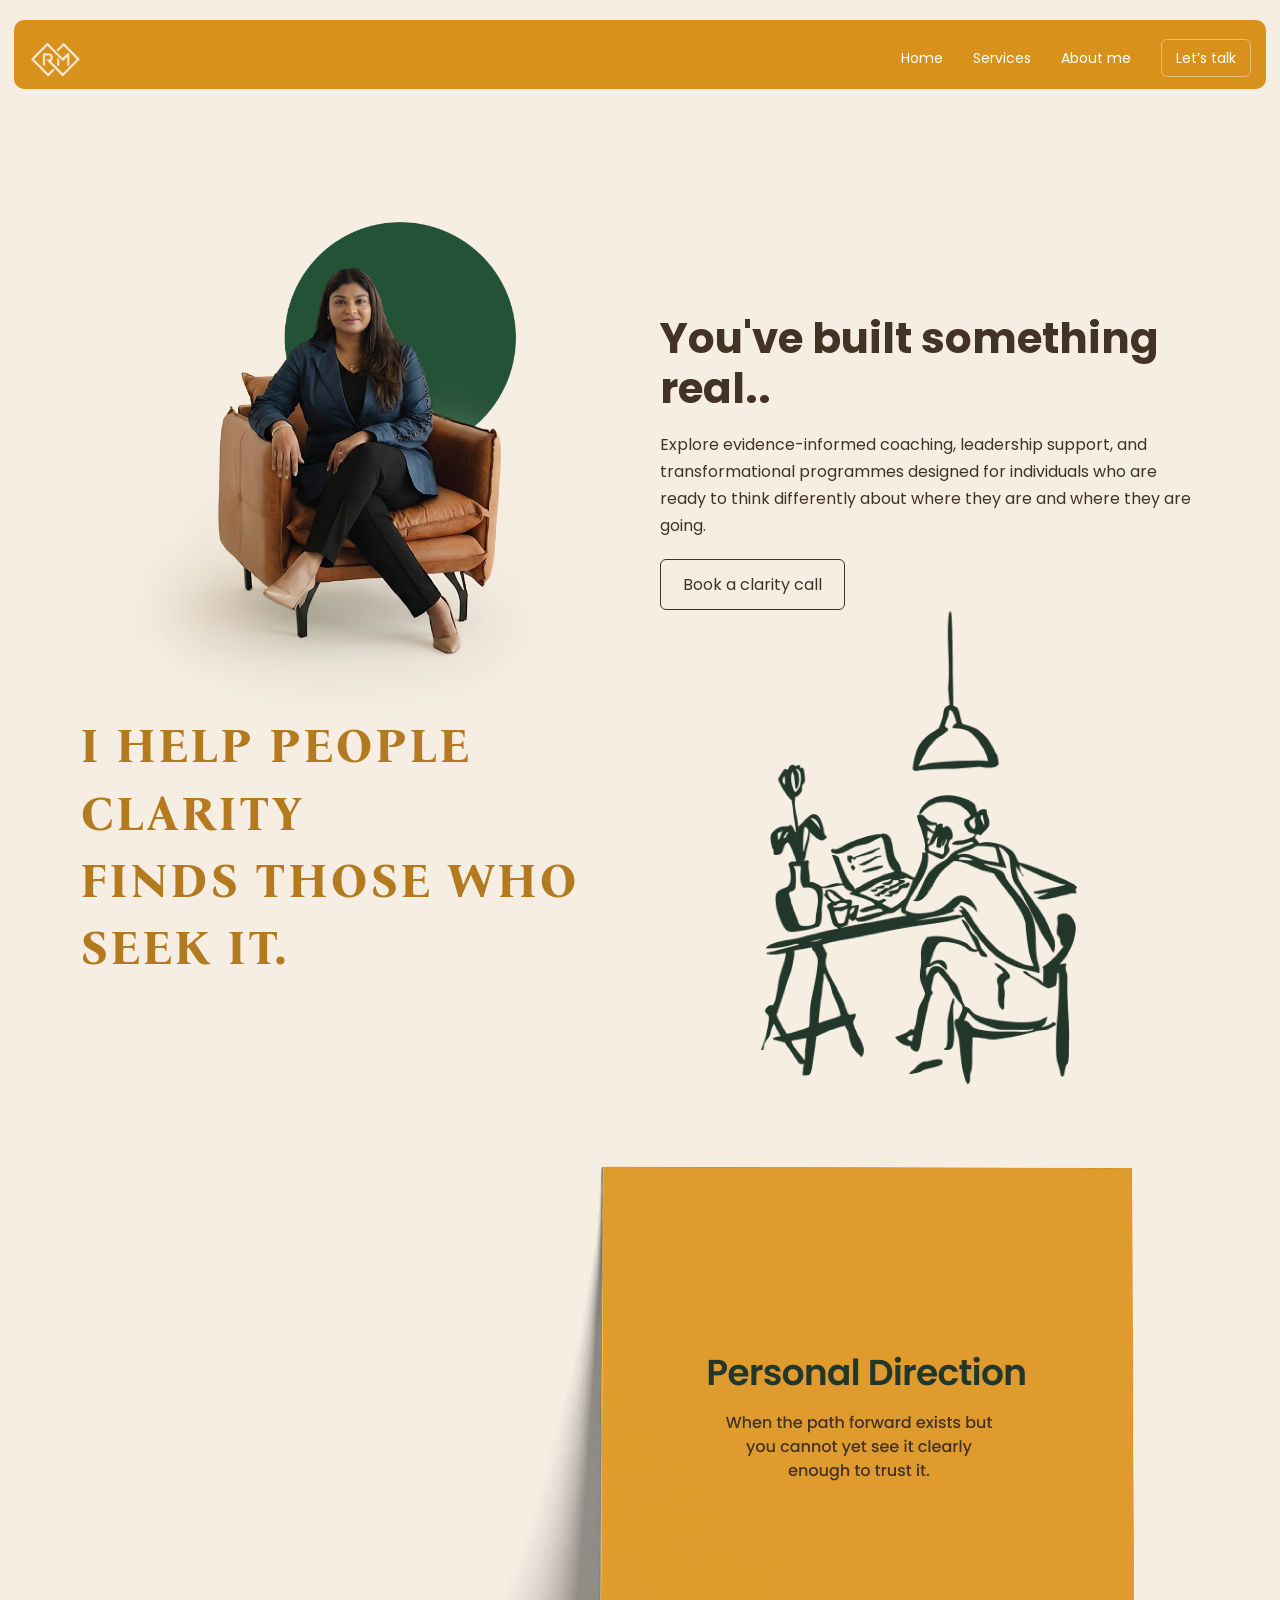
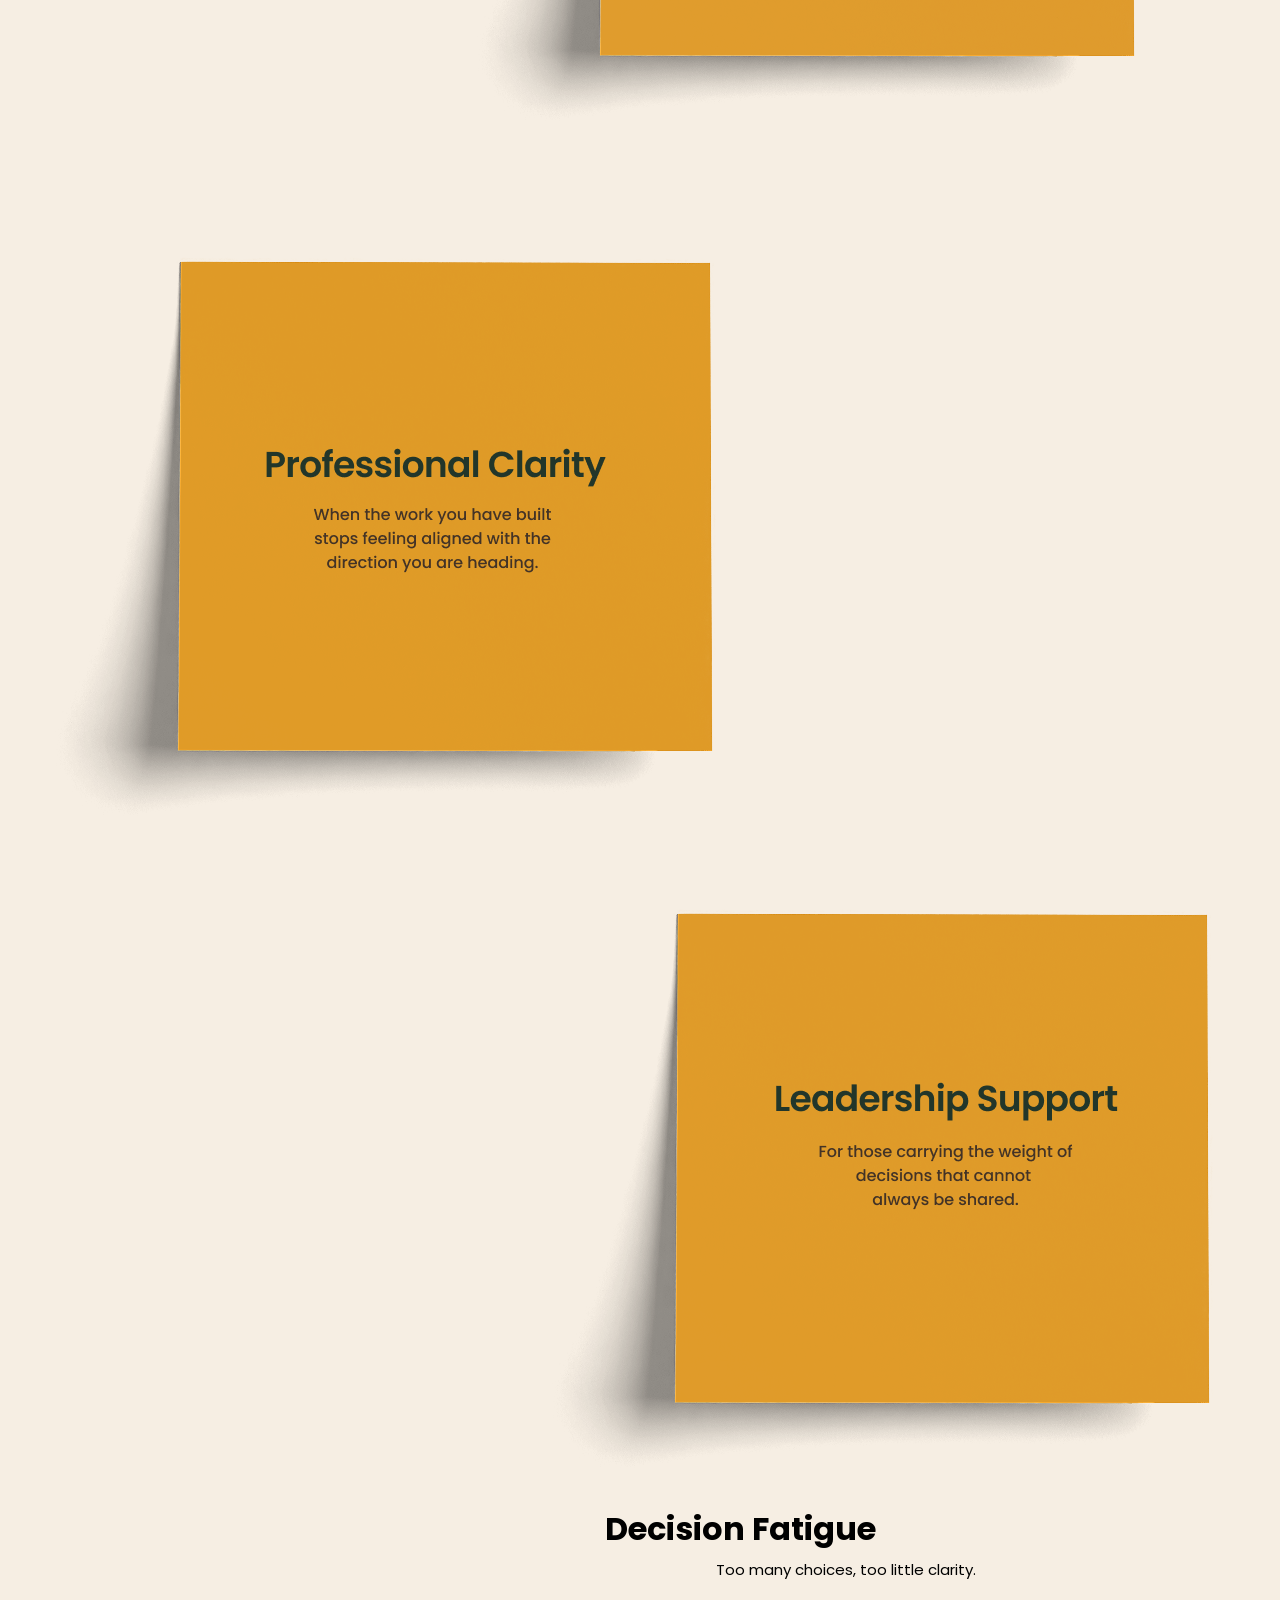
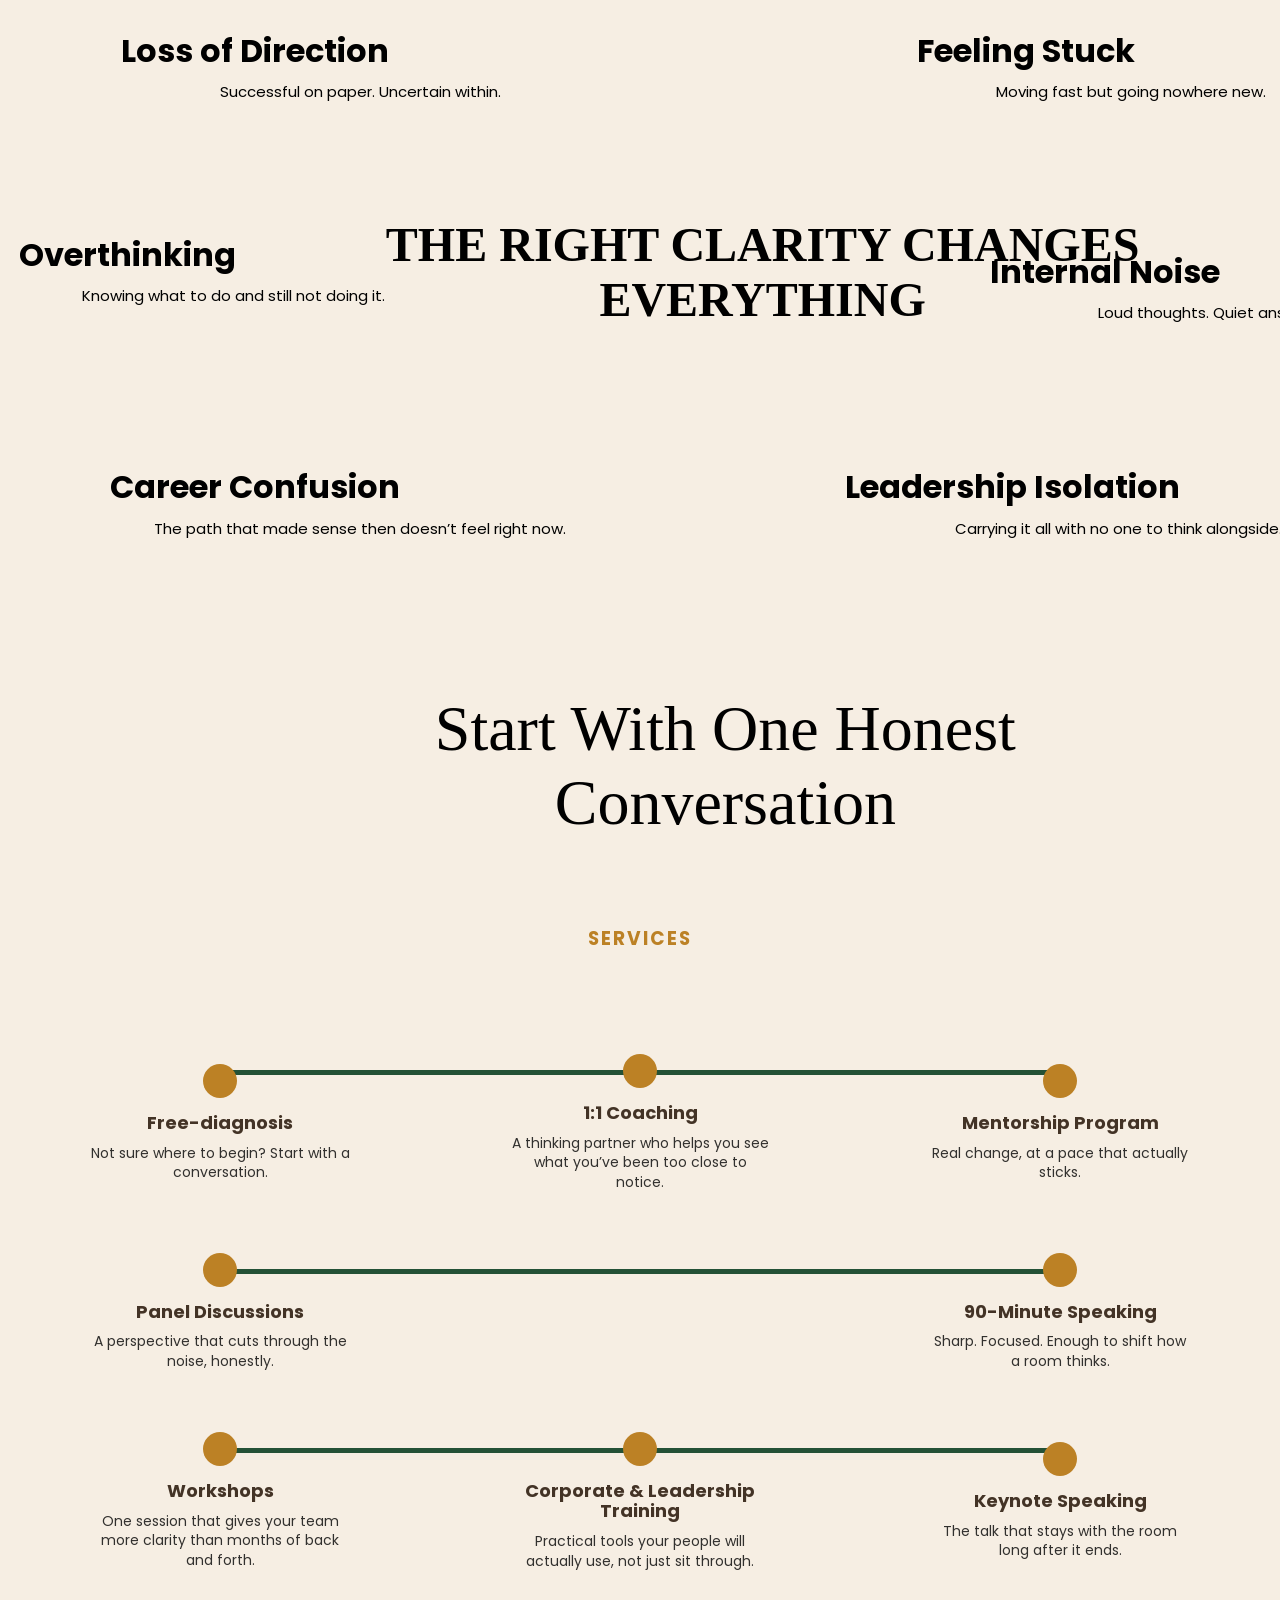
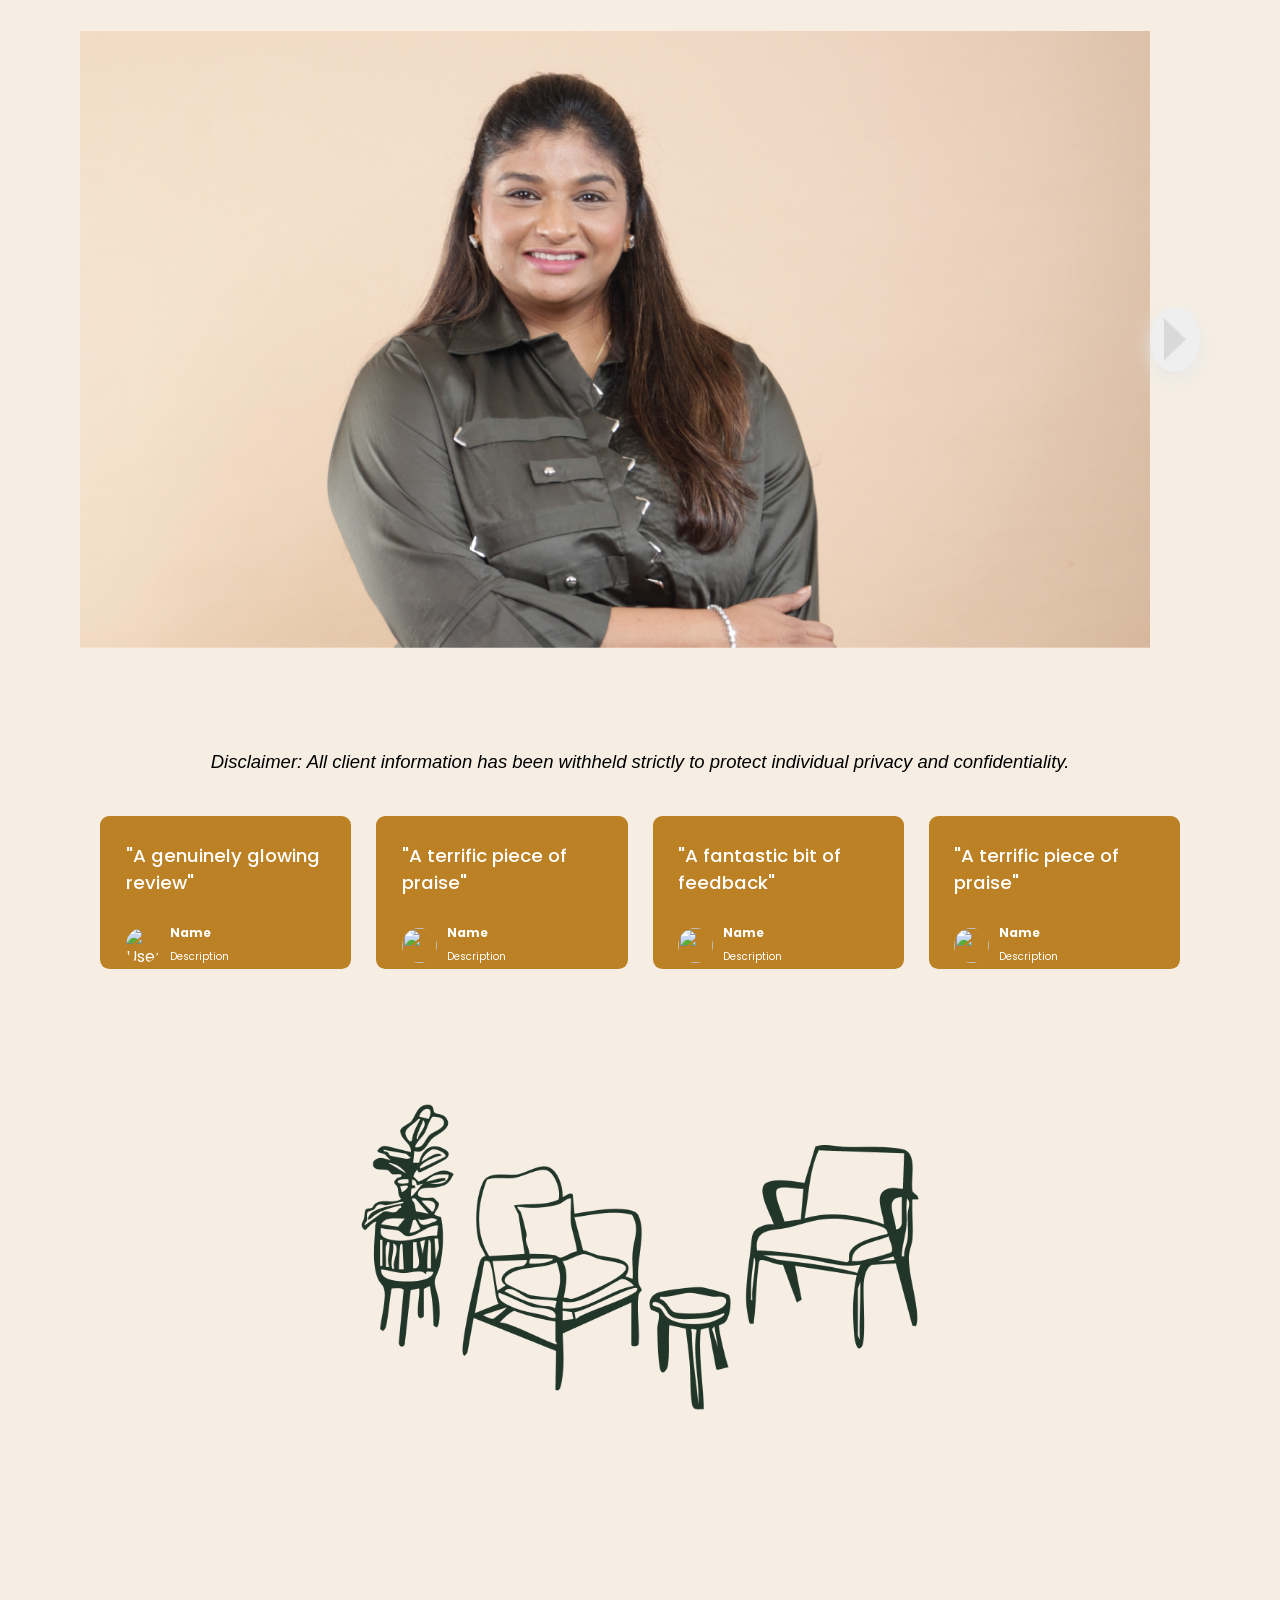
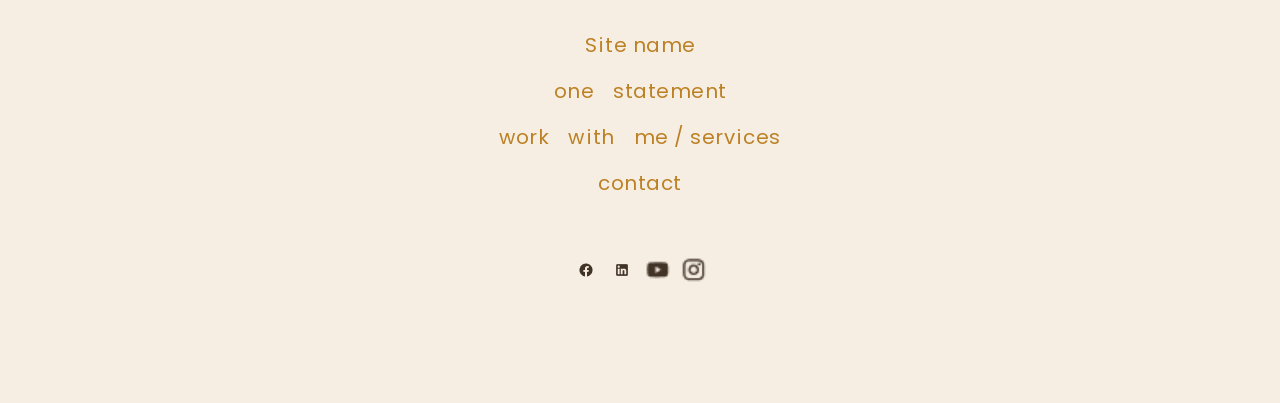
==== commit f2da8ca8: "new_changing_client" ====
--- a/index.html
+++ b/index.html
@@ -31,7 +31,7 @@
     <img src="assets/images/motiwali.png" alt="Clarity Image">
   </div>
   <div class="clarity__content">
-    <h1>Clarity takes a moment.</h1>
+    <h1>You've built something real..</h1>
     <p>
       Explore evidence-informed coaching, leadership support, and
       transformational programmes designed for individuals who are ready to
